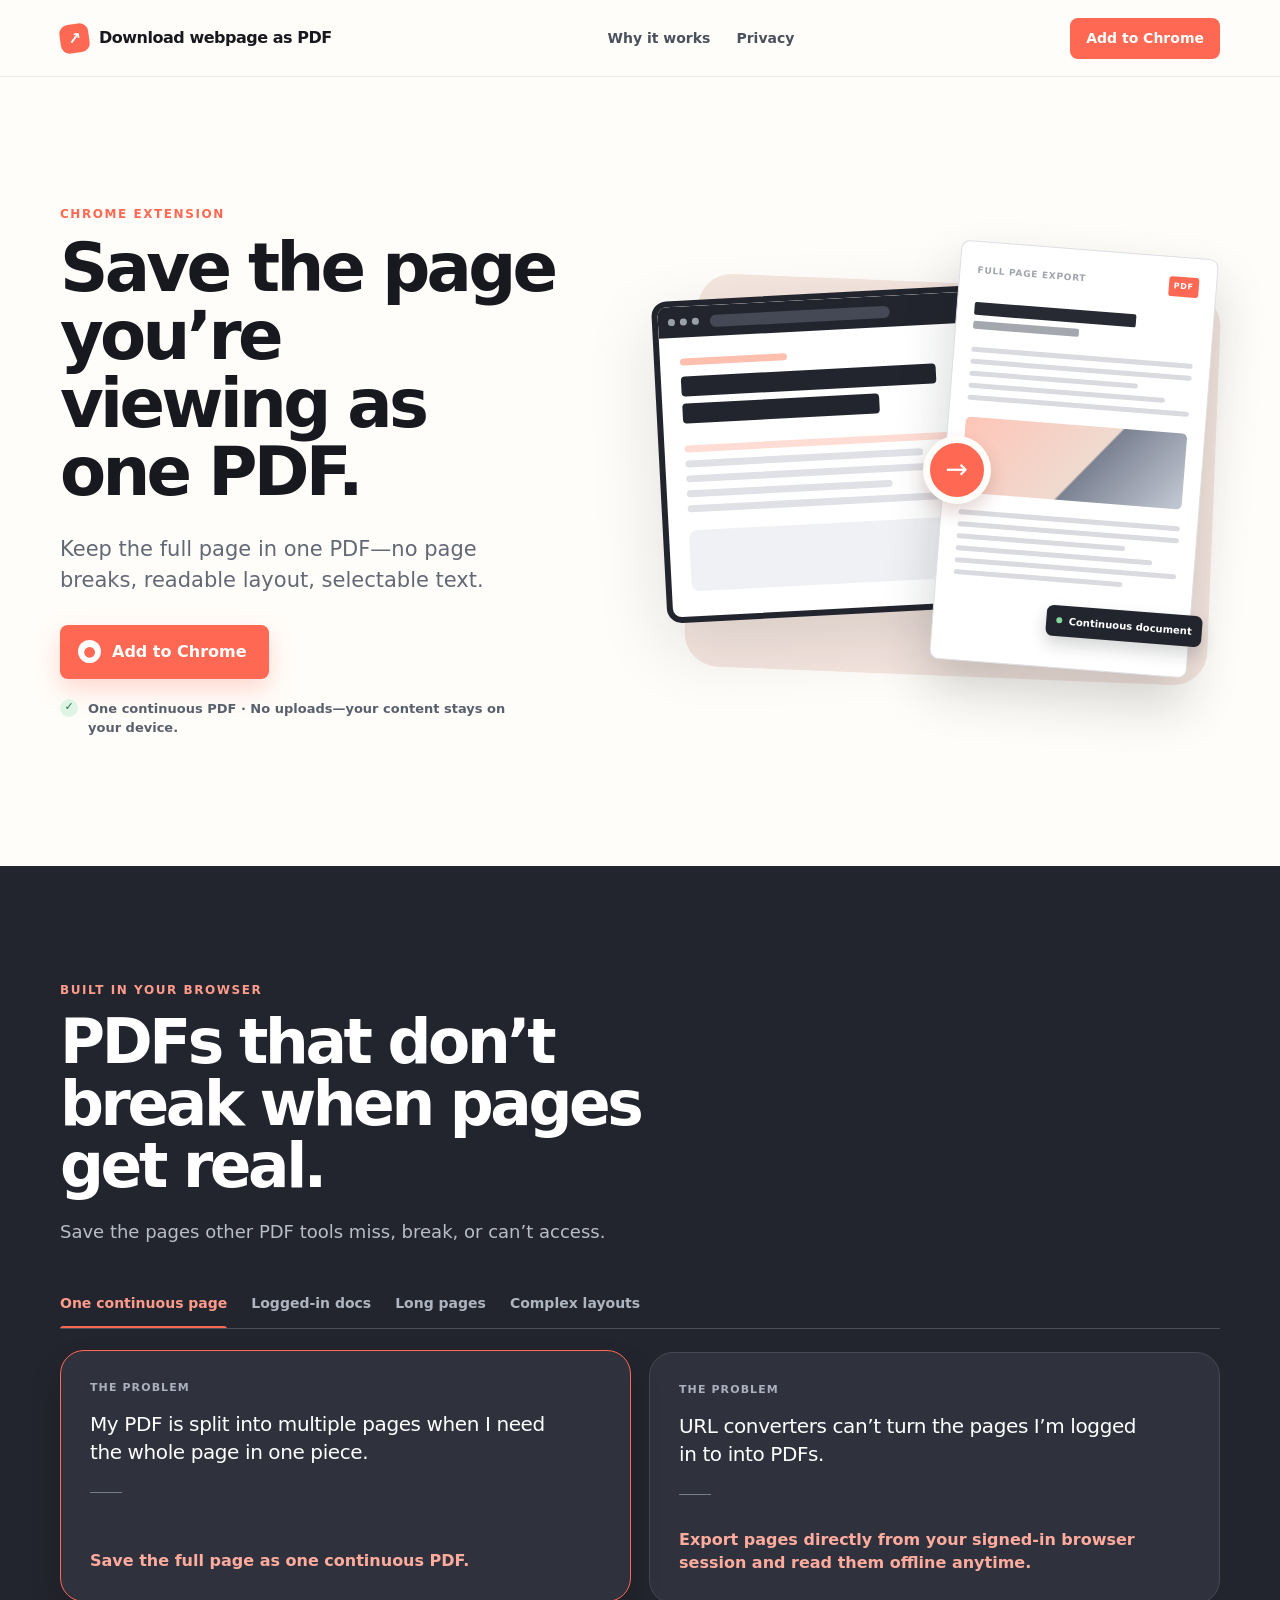
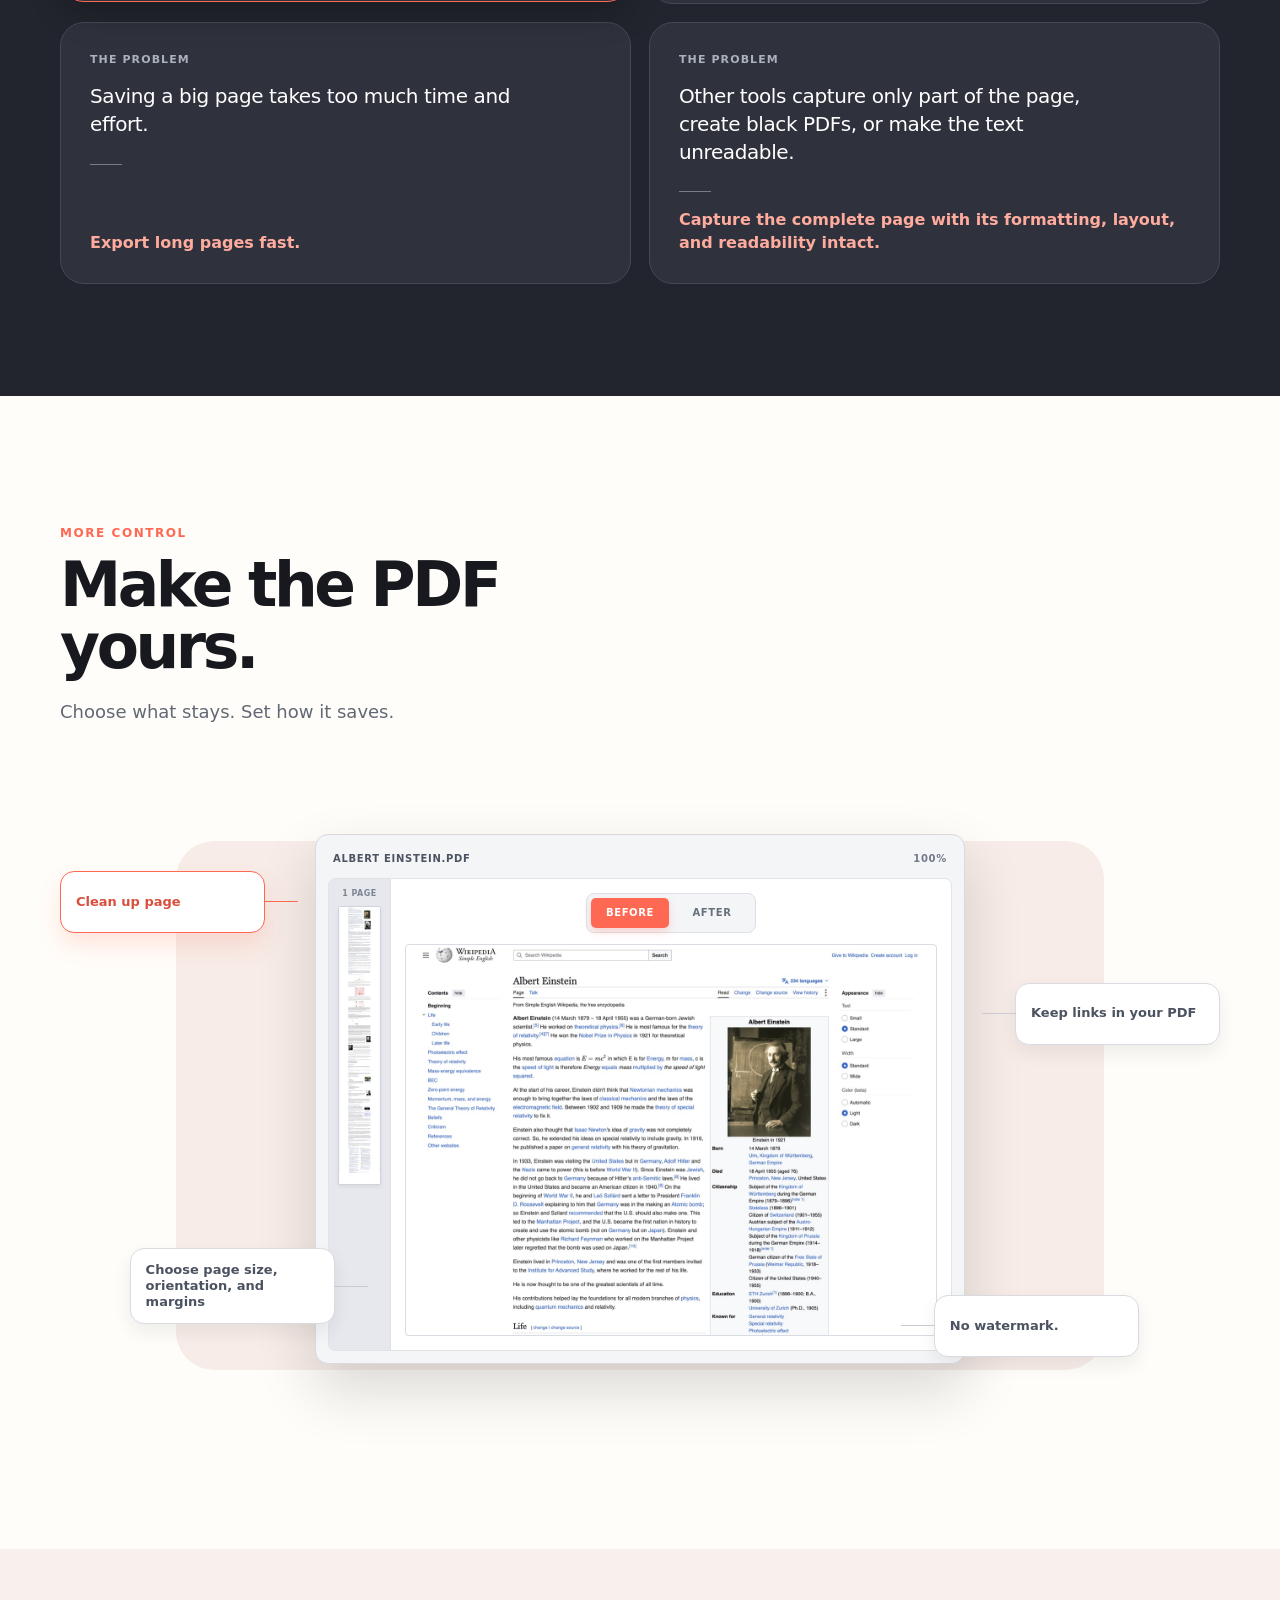
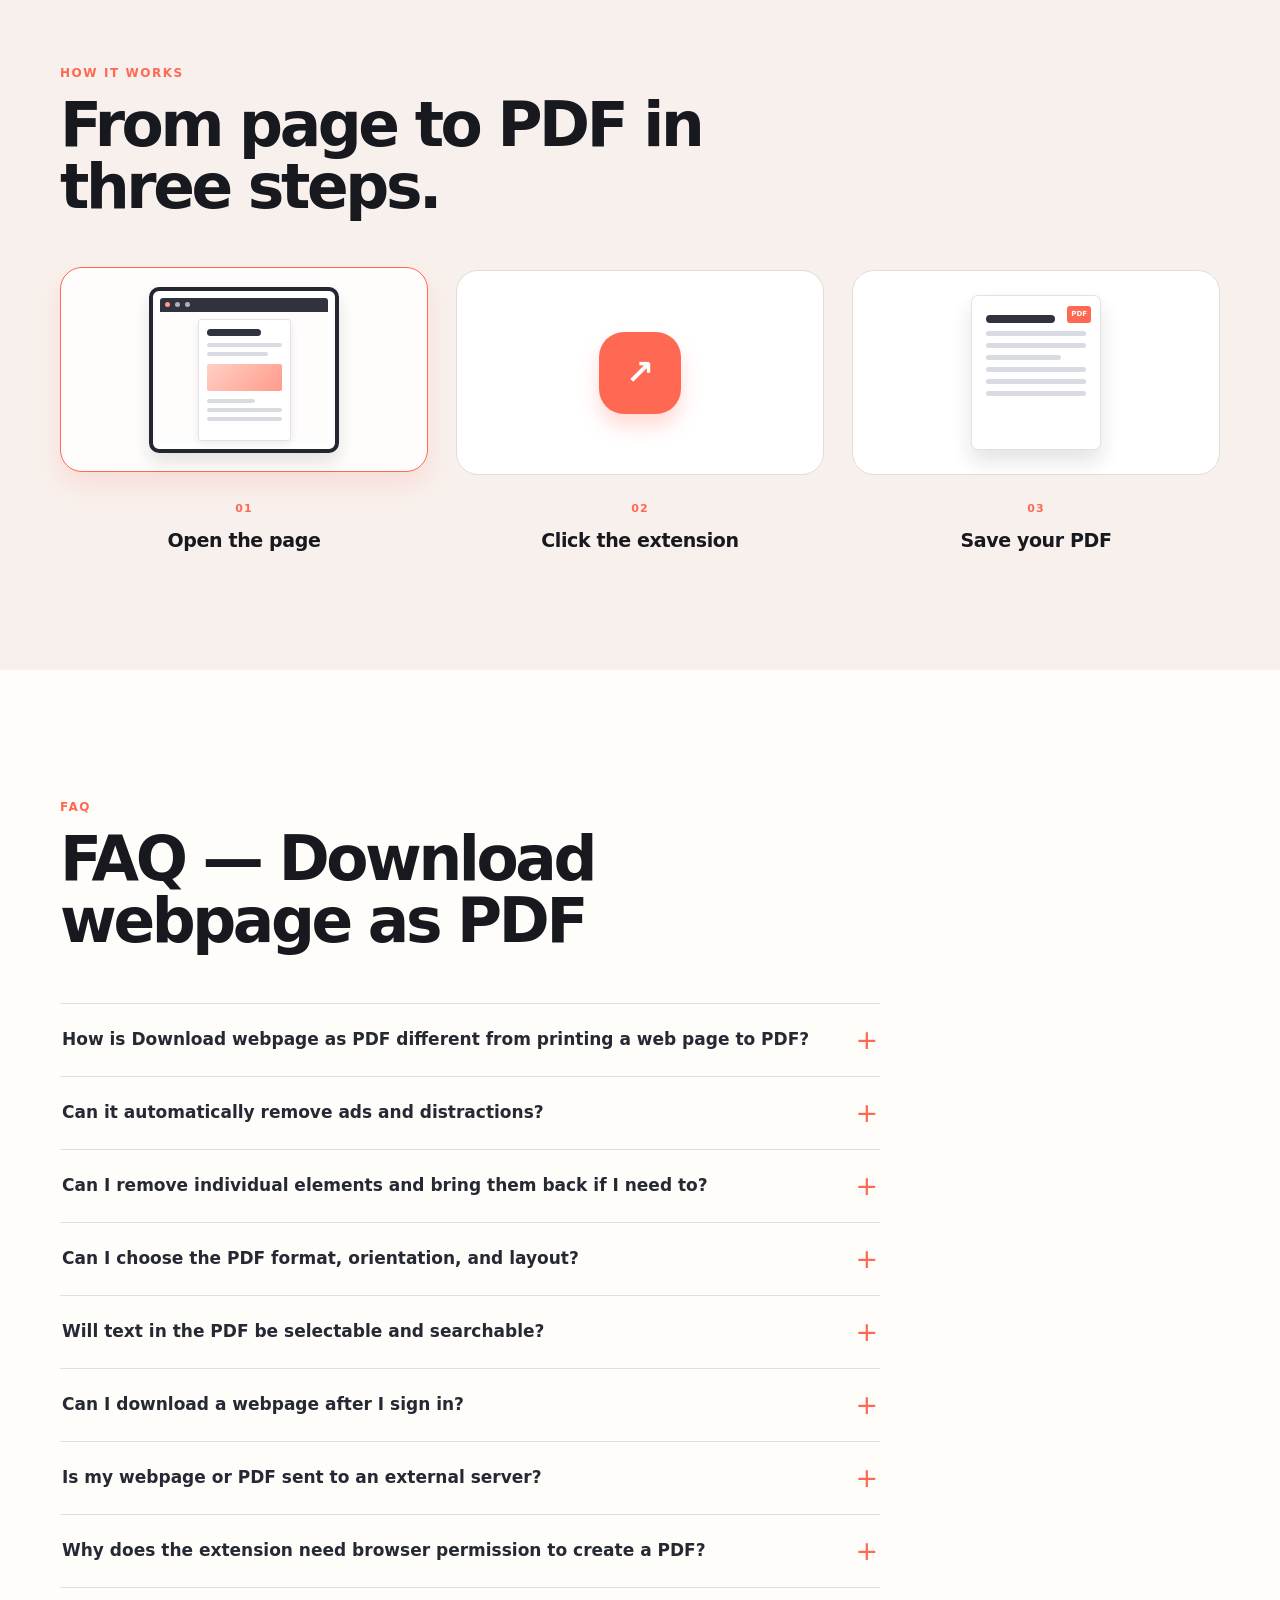
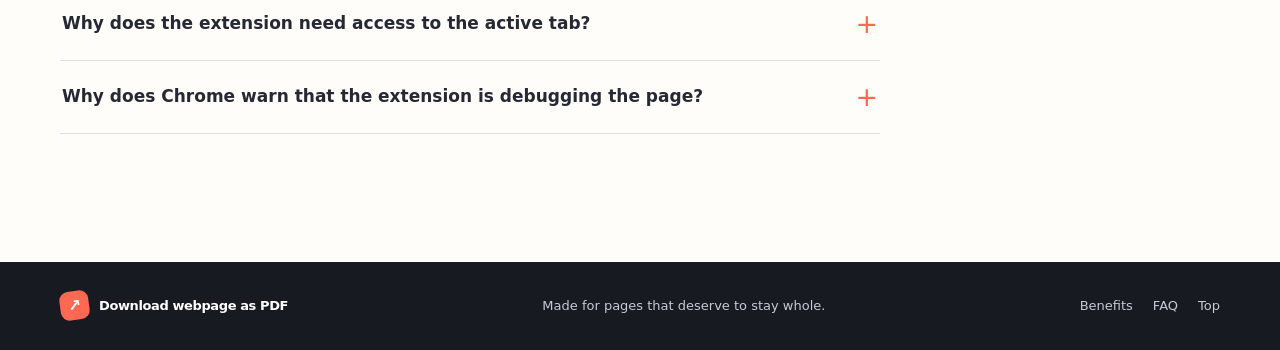
==== index.html @ b72ed7b0 "Add technical SEO essentials" ====
<!doctype html>
<html lang="en">
  <head>
    <meta charset="utf-8">
    <meta name="viewport" content="width=device-width, initial-scale=1">
    <meta name="description" content="Download any webpage as a high-quality, paginated PDF in Chrome with selectable text and working links for printing, sharing, and offline reference">
    <link rel="canonical" href="https://downloadwebpageaspdf.com/">
    <link rel="icon" type="image/png" href="favicon/favicon.png">
    <link rel="preload" as="image" href="assets/control-pdf/hide-before.jpg" fetchpriority="high">
    <link rel="preload" as="image" href="assets/control-pdf/hide-after.jpg" fetchpriority="high">
    <link rel="preload" as="image" href="assets/control-pdf/link-tooltip-proof.png" fetchpriority="high">
    <title>Download webpage as PDF — Download Websites as PDFs</title>
    <style>
      :root {
        --ink: #17191f;
        --muted: #626975;
        --paper: #fffdf9;
        --surface: #23252e;
        --surface-2: #2f323d;
        --line: #dedee4;
        --accent: #ff6852;
        --accent-soft: #fff0ec;
        --white: #ffffff;
        --shadow: 0 24px 70px rgba(23, 25, 31, .13);
        --radius: 24px;
      }

      * { box-sizing: border-box; }
      html { scroll-behavior: smooth; }
      body {
        margin: 0;
        color: var(--ink);
        background: var(--paper);
        font-family: Inter, ui-sans-serif, system-ui, -apple-system, BlinkMacSystemFont, "Segoe UI", sans-serif;
        font-size: 16px;
        line-height: 1.5;
      }
      button, a { font: inherit; }
      a { color: inherit; text-decoration: none; }
      button { cursor: pointer; }
      :focus-visible { outline: 3px solid #2478db; outline-offset: 3px; }

      .shell { width: min(1160px, calc(100% - 40px)); margin: 0 auto; }
      .eyebrow {
        margin: 0 0 12px;
        color: var(--accent);
        font-size: 12px;
        font-weight: 800;
        letter-spacing: .13em;
      }

      .site-header { border-bottom: 1px solid rgba(23, 25, 31, .08); }
      .nav {
        display: flex;
        align-items: center;
        justify-content: space-between;
        min-height: 76px;
        gap: 28px;
      }
      .brand { display: inline-flex; align-items: center; gap: 10px; font-weight: 800; letter-spacing: -.03em; }
      .brand-mark {
        display: grid;
        place-items: center;
        width: 29px;
        height: 29px;
        border-radius: 9px;
        color: var(--white);
        background: var(--accent);
        font-size: 16px;
        transform: rotate(-8deg);
      }
      .nav-links { display: flex; align-items: center; gap: 26px; color: #4a505c; font-size: 14px; font-weight: 650; }
      .nav-links a:hover { color: var(--accent); }
      .nav-cta, .primary-cta {
        border: 0;
        border-radius: 8px;
        color: var(--white);
        background: var(--accent);
        font-weight: 800;
        transition: transform .18s ease, background .18s ease;
      }
      .nav-cta { padding: 10px 16px; font-size: 14px; }
      .nav-cta:hover, .primary-cta:hover { background: #e95643; transform: translateY(-1px); }

      .hero { padding: clamp(68px, 10vw, 132px) 0 clamp(78px, 10vw, 136px); overflow: hidden; }
      .hero-grid { display: grid; grid-template-columns: minmax(0, .94fr) minmax(440px, 1.06fr); align-items: center; gap: clamp(50px, 8vw, 112px); }
      .hero-copy { max-width: 535px; }
      h1, h2 { margin: 0; letter-spacing: -.055em; line-height: 1.01; }
      h1 { max-width: 530px; font-size: clamp(48px, 5.25vw, 78px); }
      .hero-lede { max-width: 490px; margin: 27px 0 29px; color: var(--muted); font-size: clamp(18px, 1.65vw, 21px); line-height: 1.48; }
      .primary-cta { display: inline-flex; align-items: center; gap: 11px; padding: 15px 22px 15px 18px; box-shadow: 0 10px 24px rgba(255, 104, 82, .25); }
      .chrome-dot { display: grid; place-items: center; width: 23px; height: 23px; border-radius: 50%; color: var(--accent); background: var(--white); font-size: 14px; }
      .proof { display: flex; gap: 10px; align-items: flex-start; max-width: 470px; margin: 20px 0 0; color: #59606d; font-size: 13px; font-weight: 650; }
      .proof::before { content: "✓"; display: grid; place-items: center; flex: 0 0 auto; width: 18px; height: 18px; border-radius: 50%; color: #277347; background: #def4e4; font-size: 11px; }

      .conversion-visual { position: relative; min-height: 445px; }
      .visual-backdrop { position: absolute; inset: 34px 6px 18px 32px; border-radius: 34px; background: #f5e6df; transform: rotate(2.3deg); }
      .browser-window {
        position: absolute;
        left: 0;
        top: 44px;
        width: 61%;
        overflow: hidden;
        border: 6px solid var(--surface);
        border-radius: 15px;
        background: var(--white);
        box-shadow: var(--shadow);
        transform: rotate(-3deg);
      }
      .browser-bar { display: flex; align-items: center; gap: 5px; height: 31px; padding: 0 10px; color: #9aa0aa; background: var(--surface); }
      .browser-bar i { width: 7px; height: 7px; border-radius: 50%; background: currentColor; }
      .browser-url { width: 58%; height: 12px; margin-left: 6px; border-radius: 50px; background: #454956; }
      .article { padding: 21px 20px 25px; }
      .article-kicker { width: 37%; height: 7px; margin-bottom: 11px; border-radius: 20px; background: #ffbfaf; }
      .article-title { width: 88%; height: 20px; margin-bottom: 7px; border-radius: 4px; background: #23252e; }
      .article-title.short { width: 68%; }
      .article-lines { margin-top: 22px; }
      .article-lines b, .article-lines span { display: block; height: 7px; margin-top: 8px; border-radius: 30px; background: #dfe1e6; }
      .article-lines b { width: 91%; background: #ffddd4; }
      .article-lines span:nth-child(2) { width: 82%; }
      .article-lines span:nth-child(3) { width: 94%; }
      .article-lines span:nth-child(4) { width: 71%; }
      .article-lines span:nth-child(5) { width: 88%; }
      .article-card { height: 61px; margin-top: 18px; border-radius: 8px; background: #f0f1f4; }

      .flow { position: absolute; z-index: 3; left: 47%; top: 42%; display: grid; place-items: center; width: 68px; height: 68px; border: 7px solid var(--paper); border-radius: 50%; color: var(--white); background: var(--accent); box-shadow: 0 9px 18px rgba(112, 45, 34, .19); font-size: 27px; }
      .pdf-file {
        position: absolute;
        z-index: 2;
        right: 3%;
        top: 0;
        width: 46%;
        min-width: 205px;
        min-height: 420px;
        padding: 19px 17px;
        border: 1px solid #dedfe4;
        border-radius: 9px;
        background: var(--white);
        box-shadow: 0 28px 52px rgba(23, 25, 31, .19);
        transform: rotate(4.5deg);
      }
      .pdf-top { display: flex; align-items: center; justify-content: space-between; margin-bottom: 21px; color: #a0a5ad; font-size: 9px; font-weight: 800; letter-spacing: .08em; }
      .pdf-badge { padding: 4px 5px; border-radius: 3px; color: var(--white); background: var(--accent); font-size: 8px; }
      .pdf-heading { width: 73%; height: 13px; margin-bottom: 6px; border-radius: 2px; background: #272a33; }
      .pdf-heading.small { width: 48%; height: 8px; margin-bottom: 18px; background: #a4a7ae; }
      .pdf-lines { display: grid; gap: 7px; }
      .pdf-lines span { height: 5px; border-radius: 12px; background: #d9dbe0; }
      .pdf-lines span:nth-child(3n) { width: 76%; }
      .pdf-lines span:nth-child(4n) { width: 89%; }
      .pdf-image { height: 76px; margin: 17px 0; border-radius: 5px; background: linear-gradient(130deg, #ffc5b8, #f0dacf 55%, #7b8292 56%, #c4cad5); }
      .pdf-continuous { position: absolute; right: -13px; bottom: 31px; padding: 8px 10px; border-radius: 7px; color: var(--white); background: var(--surface); font-size: 10px; font-weight: 750; box-shadow: 0 8px 16px rgba(23,25,31,.18); }
      .pdf-continuous::before { content: ""; display: inline-block; width: 6px; height: 6px; margin: 0 6px 1px 0; border-radius: 50%; background: #83d99d; }

      .benefits { padding: clamp(72px, 9vw, 122px) 0 112px; background: var(--surface); color: var(--white); }
      .benefits .eyebrow { color: #ff9b8a; }
      .benefits-intro { max-width: 670px; }
      h2 { font-size: clamp(39px, 4.8vw, 64px); }
      .benefits-intro p:last-child { max-width: 565px; margin: 21px 0 0; color: #b8bdc8; font-size: 18px; }
      .tabs { display: flex; gap: 24px; margin: 48px 0 23px; overflow-x: auto; border-bottom: 1px solid #484c58; scrollbar-width: none; }
      .tabs::-webkit-scrollbar { display: none; }
      .tab {
        position: relative;
        flex: 0 0 auto;
        padding: 0 0 14px;
        border: 0;
        color: #afb5c0;
        background: none;
        font-size: 14px;
        font-weight: 750;
        transition: color .18s ease;
      }
      .tab::after { content: ""; position: absolute; right: 0; bottom: -1px; left: 0; height: 3px; border-radius: 4px 4px 0 0; background: transparent; transition: background .18s ease; }
      .tab[aria-selected="true"], .tab:hover, .tab.is-hovered { color: #ff9b8a; }
      .tab[aria-selected="true"]::after, .tab.is-hovered::after { background: var(--accent); }
      .cards { display: grid; grid-template-columns: repeat(2, minmax(0, 1fr)); gap: 18px; }
      .spotlight-card {
        display: flex;
        flex-direction: column;
        min-height: 252px;
        padding: 29px;
        border: 1px solid #454955;
        border-radius: var(--radius);
        color: var(--white);
        background: var(--surface-2);
        transition: border-color .18s ease, box-shadow .18s ease, transform .18s ease;
      }
      .spotlight-card:hover, .spotlight-card.is-active { border-color: var(--accent); box-shadow: 0 16px 30px rgba(0, 0, 0, .18); transform: translateY(-2px); }
      .card-label { margin: 0 0 15px; color: #aab0bd; font-size: 11px; font-weight: 800; letter-spacing: .1em; }
      .pain { max-width: 460px; margin: 0; font-size: clamp(17px, 1.7vw, 20px); line-height: 1.38; letter-spacing: -.02em; }
      .card-divider { width: 32px; height: 1px; margin: 25px 0 17px; background: #777d89; }
      .benefit { margin: auto 0 0; color: #ffab9d; font-weight: 760; line-height: 1.4; }

      .controls { padding: clamp(78px, 10vw, 132px) 0; overflow: hidden; }
      .controls-intro { max-width: 605px; }
      .controls-intro p:last-child { margin: 20px 0 0; color: var(--muted); font-size: 18px; }
      .hotspot-stage { position: relative; display: grid; place-items: center; min-height: 645px; margin-top: 51px; }
      .hotspot-stage::before { content: ""; position: absolute; inset: 10% 10% 8%; border-radius: 38px; background: #f7ece7; }
      .control-pdf {
        position: relative;
        z-index: 1;
        width: min(548px, 56vw);
        min-height: 530px;
        padding: 21px;
        border: 1px solid #d8d9df;
        border-radius: 13px;
        background: #f4f5f7;
        box-shadow: 0 26px 58px rgba(23, 25, 31, .16);
        transition: width .25s ease, transform .25s ease;
      }
      .control-pdf::before { content: "PDF PREVIEW"; display: block; margin-bottom: 13px; color: #7a808d; font-size: 10px; font-weight: 800; letter-spacing: .12em; }
      .paper-sheet { position: relative; min-height: 454px; padding: 31px 32px; overflow: hidden; border: 1px solid #e5e6e9; border-radius: 4px; background: var(--white); transition: min-height .25s ease, padding .25s ease; }
      .document-head { width: 39%; height: 8px; margin-bottom: 16px; border-radius: 30px; background: #ffd4ca; }
      .document-title { width: 77%; height: 20px; margin-bottom: 8px; border-radius: 3px; background: #252832; }
      .document-subtitle { width: 47%; height: 8px; margin-bottom: 28px; border-radius: 30px; background: #b8bdc6; }
      .document-layout { display: grid; grid-template-columns: 116px 1fr; gap: 24px; transition: grid-template-columns .25s ease, gap .25s ease; }
      .doc-sidebar { padding: 14px 12px; border-radius: 5px; background: #f1f2f4; transition: opacity .2s ease, transform .2s ease; }
      .doc-sidebar strong, .doc-sidebar span { display: block; height: 6px; margin-bottom: 11px; border-radius: 40px; background: #c2c6ce; }
      .doc-sidebar strong { width: 72%; background: #555b68; }
      .doc-sidebar span:nth-child(3) { width: 80%; }
      .doc-sidebar span:nth-child(4) { width: 56%; }
      .doc-copy { min-width: 0; }
      .doc-copy b, .doc-copy span { display: block; height: 7px; margin-bottom: 10px; border-radius: 30px; background: #d9dce2; }
      .doc-copy b { width: 89%; height: 10px; margin-bottom: 17px; background: #363944; }
      .doc-copy span:nth-of-type(2n) { width: 82%; }
      .doc-copy span:nth-of-type(3n) { width: 91%; }
      .doc-link { display: inline-flex; align-items: center; margin: 11px 0 20px; color: #535967; font-size: 11px; font-weight: 750; transition: color .2s ease, background .2s ease, padding .2s ease; }
      .doc-link::before { content: "↗"; margin-right: 5px; }
      .doc-banner { height: 72px; margin-top: 24px; border-radius: 6px; background: linear-gradient(120deg, #f2c1b4, #ffe9e1 58%, #afb8cb 59%); transition: opacity .2s ease, transform .2s ease; }
      .document-watermark { position: absolute; right: 23px; bottom: 22px; color: #d0d3d9; font-size: 11px; font-weight: 850; letter-spacing: .09em; transform: rotate(-19deg); transition: opacity .2s ease, transform .2s ease; }
      .hotspots { position: absolute; z-index: 2; inset: 0; pointer-events: none; }
      .hotspot {
        position: absolute;
        display: flex;
        align-items: center;
        width: 205px;
        min-height: 62px;
        padding: 13px 15px;
        border: 1px solid #d9dbe1;
        border-radius: 14px;
        color: #4b5260;
        background: var(--white);
        box-shadow: 0 8px 18px rgba(23, 25, 31, .07);
        font-size: 13px;
        font-weight: 760;
        line-height: 1.25;
        text-align: left;
        pointer-events: auto;
        transition: border-color .18s ease, color .18s ease, box-shadow .18s ease, transform .18s ease;
      }
      .hotspot::after { content: ""; position: absolute; width: 34px; height: 1px; background: #c8cbd3; transition: background .18s ease; }
      .hotspot:hover, .hotspot.is-active { border-color: var(--accent); color: #d94f3d; box-shadow: 0 12px 22px rgba(255, 104, 82, .16); transform: translateY(-2px); }
      .hotspot:hover::after, .hotspot.is-active::after { background: var(--accent); }
      .hotspot:nth-child(1) { top: 15%; left: 0; }
      .hotspot:nth-child(1)::after, .hotspot:nth-child(3)::after { right: -34px; }
      .hotspot:nth-child(2) { top: 32%; right: 0; }
      .hotspot:nth-child(2)::after, .hotspot:nth-child(4)::after { left: -34px; }
      .hotspot:nth-child(3) { bottom: 15%; left: 6%; }
      .hotspot:nth-child(4) { right: 7%; bottom: 10%; }
      .hotspot-stage[data-mode="hide"] .doc-sidebar,
      .hotspot-stage[data-mode="hide"] .doc-banner { opacity: .13; transform: translateX(-10px); }
      .hotspot-stage[data-mode="links"] .doc-link { padding: 5px 7px; border-radius: 4px; color: #d94f3d; background: var(--accent-soft); text-decoration: underline; text-underline-offset: 2px; }
      .hotspot-stage[data-mode="format"] .control-pdf { width: min(650px, 65vw); }
      #controls .hotspot-stage[data-mode="hide"] .control-pdf.real-pdf-viewer { width: min(650px, 65vw); }
      .hotspot-stage[data-mode="format"] .paper-sheet { min-height: 392px; padding: 27px 31px; }
      .hotspot-stage[data-mode="format"] .document-layout { grid-template-columns: 96px 1fr; gap: 33px; }
      .hotspot-stage[data-mode="clean"] .document-watermark { opacity: 0; transform: rotate(-19deg) translateY(7px); }

      /* Real PDF proof — the document, not an illustration, is the focus. */
      #controls .control-pdf.real-pdf-viewer {
        display: flex;
        flex-direction: column;
        width: min(548px, 56vw);
        height: 530px;
        min-height: 530px;
        padding: 12px;
        overflow: hidden;
        border-radius: 13px;
        background: #f4f5f7;
      }
      #controls .real-pdf-viewer::before { display: none; }
      .pdf-viewer-bar {
        display: flex;
        align-items: center;
        justify-content: space-between;
        gap: 12px;
        min-height: 31px;
        padding: 0 5px 8px;
        color: #737a87;
        font-size: 10px;
        font-weight: 800;
        letter-spacing: .07em;
        text-transform: uppercase;
      }
      .pdf-viewer-bar strong { color: #4c5361; font-size: 10px; }
      .pdf-viewer-status { min-width: 0; overflow: hidden; text-align: right; text-overflow: ellipsis; white-space: nowrap; }
      .pdf-viewer-body {
        display: grid;
        grid-template-columns: 62px minmax(0, 1fr);
        flex: 1 1 auto;
        min-height: 0;
        overflow: hidden;
        border: 1px solid #e1e3e7;
        border-radius: 7px;
        background: #e9ebef;
      }
      .page-rail {
        position: relative;
        min-width: 0;
        overflow: hidden;
        border-right: 1px solid #dde0e5;
        background: #e6e8ed;
      }
      .rail-state { position: absolute; inset: 0; padding: 11px 9px; opacity: 0; transition: opacity .2s ease; }
      .rail-default { opacity: 1; }
      .rail-label { display: block; margin-bottom: 8px; color: #7e8592; font-size: 8px; font-weight: 850; line-height: 1; letter-spacing: .06em; text-align: center; }
      .rail-default .rail-document { aspect-ratio: 240 / 1558; height: auto; max-height: calc(100% - 23px); overflow: hidden; border: 1px solid #cfd3db; border-radius: 2px; background: var(--white); box-shadow: 0 2px 4px rgba(23,25,31,.06); }
      .rail-default .rail-document img { display: block; width: 100%; height: 100%; object-fit: contain; object-position: top; }
      .rail-continuous .rail-document { height: calc(100% - 23px); overflow: hidden; border: 1px solid #cfd3db; border-radius: 2px; background: var(--white); box-shadow: 0 2px 4px rgba(23,25,31,.06); }
      .rail-continuous img { display: block; width: 100%; height: 100%; object-fit: contain; object-position: top; }
      .rail-format { display: block; }
      .rail-format span { display: block; height: 100%; overflow: hidden; border: 1px solid #cfd3db; border-radius: 2px; background: var(--white); }
      .rail-format img { width: 100%; height: 100%; object-fit: contain; object-position: top; }
      .pdf-stage { position: relative; min-width: 0; min-height: 0; overflow: hidden; background: var(--white); }
      .pdf-state { position: absolute; inset: 0; display: grid; place-items: center; padding: 14px; visibility: hidden; opacity: 0; transform: translateY(8px); transition: opacity .2s ease, transform .2s ease, visibility .2s; }
      .pdf-state.is-visible { visibility: visible; opacity: 1; transform: translateY(0); }
      .real-page { position: relative; width: 100%; max-height: 100%; overflow: hidden; border: 1px solid #d9dce2; border-radius: 3px; background: var(--white); box-shadow: 0 8px 16px rgba(23,25,31,.08); }
      .real-page img { display: block; width: 100%; height: 100%; object-fit: cover; }
      .state-hide { display: grid; grid-template-rows: auto minmax(0, 1fr); gap: 11px; padding: 14px; }
      .hide-state-toggle { display: inline-flex; align-self: center; gap: 4px; padding: 4px; border: 1px solid #dde0e6; border-radius: 8px; background: #f4f5f7; }
      .hide-state-button { min-width: 78px; min-height: 30px; padding: 6px 11px; border: 0; border-radius: 5px; color: #68707d; background: transparent; font-size: 10px; font-weight: 850; letter-spacing: .06em; line-height: 1; text-transform: uppercase; }
      .hide-state-button:hover { color: #d94f3d; }
      .hide-state-button[aria-pressed="true"] { color: #ffffff; background: var(--accent); box-shadow: 0 4px 9px rgba(255,104,82,.23); }
      .hide-state-button:focus-visible { outline: 3px solid rgba(255,104,82,.36); outline-offset: 2px; }
      .hide-state-panel { position: relative; min-height: 0; height: 100%; width: 100%; overflow: hidden; }
      .hide-state-image { position: absolute; inset: 0; display: block; box-sizing: border-box; width: 100%; height: 100%; border: 1px solid #d9dce2; border-radius: 4px; background: var(--white); box-shadow: 0 8px 16px rgba(23,25,31,.08); object-fit: contain; }
      .hide-state-image[hidden] { display: none; }
      .state-links .real-page { align-self: stretch; height: 100%; margin: 0; aspect-ratio: auto; }
      .state-links .real-page > img { object-fit: contain; object-position: center; }
      .link-focus-ring { position: absolute; top: 24%; left: 24%; width: min(74%, 320px); aspect-ratio: 4.96; box-sizing: border-box; overflow: hidden; border: 2px solid #55a46a; border-radius: 5px; background: #ffffff; box-shadow: 0 0 0 4px rgba(85, 164, 106, .14), 0 8px 16px rgba(63, 118, 82, .18); pointer-events: none; }
      .link-focus-ring img { display: block; width: 100%; height: 100%; object-fit: contain; }
      .format-comparison { position: relative; width: 100%; height: 100%; padding: 4px; }
      .format-settings { position: absolute; z-index: 4; top: 4px; left: 4px; display: inline-flex; max-width: calc(100% - 8px); gap: 6px; padding: 6px 8px; border: 1px solid #f0d3cc; border-radius: 6px; color: #a65344; background: rgba(255,253,249,.96); box-shadow: 0 4px 10px rgba(23,25,31,.08); font-size: 8px; font-weight: 850; line-height: 1.2; }
      .format-settings span { white-space: nowrap; }
      .format-settings b { color: var(--accent); }
      .format-portrait, .format-landscape { position: absolute; overflow: hidden; border: 1px solid #d7dae0; border-radius: 4px; background: var(--white); box-shadow: 0 9px 19px rgba(23,25,31,.12); }
      .format-portrait { z-index: 3; top: 31%; left: 3%; width: 27%; aspect-ratio: 2 / 3; }
      .format-landscape { z-index: 2; top: 18%; right: 3%; width: 74%; aspect-ratio: 1.412; }
      .format-portrait img, .format-landscape img { display: block; width: 100%; height: 100%; object-fit: contain; object-position: center; }
      .format-label { position: absolute; z-index: 3; right: 7px; bottom: 7px; padding: 4px 5px; border-radius: 4px; color: #ffffff; background: #252832; font-size: 8px; font-weight: 800; }
      .state-clean { padding: 28px 14px 24px; }
      .state-clean .real-page { align-self: stretch; height: 100%; aspect-ratio: .77; max-width: 74%; }
      .state-clean img { object-fit: contain; object-position: center; }
      .clean-footer { position: absolute; right: 14px; bottom: 14px; display: inline-flex; align-items: center; gap: 8px; padding: 10px 13px; border: 1px solid #b8d9c0; border-radius: 8px; color: #2f7042; background: rgba(255,253,249,.97); box-shadow: 0 7px 16px rgba(63,118,82,.14); font-size: 15px; font-weight: 850; line-height: 1.1; }
      .clean-footer::before { content: "✓"; display: grid; place-items: center; width: 22px; height: 22px; border-radius: 50%; color: #ffffff; background: #55a46a; font-size: 12px; }
      .hotspot-stage[data-mode="clean"] .rail-default,
      .hotspot-stage[data-mode="format"] .rail-default,
      .hotspot-stage[data-mode="links"] .rail-default { opacity: 0; }
      .hotspot-stage[data-mode="clean"] .rail-continuous,
      .hotspot-stage[data-mode="links"] .rail-continuous,
      .hotspot-stage[data-mode="format"] .rail-format { opacity: 1; }
      .hotspot-stage[data-mode="hide"] .state-hide,
      .hotspot-stage[data-mode="links"] .state-links,
      .hotspot-stage[data-mode="format"] .state-format,
      .hotspot-stage[data-mode="clean"] .state-clean { visibility: visible; opacity: 1; transform: translateY(0); }

      .how-it-works { padding: clamp(77px, 9vw, 122px) 0; background: #f8f0ec; }
      .how-intro { max-width: 680px; }
      .steps { display: grid; grid-template-columns: repeat(3, minmax(0, 1fr)); gap: 28px; margin-top: 52px; }
      .step { position: relative; min-width: 0; text-align: center; }
      .step-button { width: 100%; padding: 0; border: 0; color: inherit; background: transparent; }
      .step-link { display: block; }
      .step-visual { display: grid; place-items: center; height: 205px; margin-bottom: 20px; border: 1px solid #e4dcd9; border-radius: 22px; background: var(--white); transition: border-color .18s ease, box-shadow .18s ease, transform .18s ease; }
      .step-button:hover .step-visual, .step-button.is-active .step-visual { border-color: var(--accent); box-shadow: 0 13px 25px rgba(255, 104, 82, .13); transform: translateY(-3px); }
      .step-link:hover .step-visual, .step-link:focus-visible .step-visual { border-color: var(--accent); box-shadow: 0 13px 25px rgba(255, 104, 82, .13); transform: translateY(-3px); }
      .step-visual-image { overflow: hidden; background: #fffdfb; }
      .step-visual-image img { display: block; width: 100%; height: 100%; object-fit: contain; }
      .step-open-page { background: #fffdfb; }
      .web-page-window { width: 190px; height: 166px; padding: 7px; border: 4px solid #242630; border-radius: 10px; background: var(--white); box-shadow: 0 10px 18px rgba(23,25,31,.11); }
      .web-page-bar { display: flex; align-items: center; gap: 5px; height: 14px; padding: 0 5px; border-radius: 3px 3px 0 0; background: #30333d; }
      .web-page-bar i { width: 5px; height: 5px; border-radius: 50%; background: #afb3ba; }
      .web-page-bar i:first-child { background: #ff9b8a; }
      .web-page-content { display: grid; place-items: center; height: calc(100% - 14px); padding: 7px; background: #fffdfb; }
      .web-page-document { width: 93px; min-height: 122px; padding: 9px 8px; border: 1px solid #e1e3e8; border-radius: 3px; background: var(--white); box-shadow: 0 4px 8px rgba(23,25,31,.08); }
      .web-page-document b, .web-page-document i { display: block; height: 4px; margin-bottom: 5px; border-radius: 20px; background: #d8dce2; }
      .web-page-document b { width: 72%; height: 7px; margin-bottom: 7px; background: #30333d; }
      .web-page-document i:nth-of-type(2) { width: 82%; }
      .web-page-document i:nth-of-type(3) { width: 65%; }
      .web-page-document span { display: block; height: 27px; margin: 8px 0; border-radius: 2px; background: linear-gradient(135deg, #ffd0c5, #ff9b8a); }
      .step-index { display: inline-block; margin-bottom: 8px; color: var(--accent); font-size: 11px; font-weight: 850; letter-spacing: .1em; }
      .step-label { display: block; font-size: 19px; font-weight: 790; letter-spacing: -.02em; }
      .mini-browser { width: 188px; overflow: hidden; border: 4px solid #242630; border-radius: 10px; background: var(--white); box-shadow: 0 10px 18px rgba(23,25,31,.11); }
      .mini-browser-bar { height: 20px; background: #242630; }
      .mini-browser-page { padding: 14px; }
      .mini-browser-page i, .mini-browser-page b { display: block; height: 7px; margin-bottom: 7px; border-radius: 30px; background: #dce0e6; }
      .mini-browser-page b { width: 77%; height: 12px; background: #30333d; }
      .mini-browser-page i:last-child { width: 61%; }
      .extension-icon { display: grid; place-items: center; width: 82px; height: 82px; border-radius: 25px; color: var(--white); background: var(--accent); box-shadow: 0 12px 20px rgba(255,104,82,.24); font-size: 34px; font-weight: 900; }
      .finished-pdf { position: relative; width: 130px; height: 155px; padding: 19px 14px; border: 1px solid #dfe1e6; border-radius: 7px; background: var(--white); box-shadow: 0 11px 20px rgba(23,25,31,.12); }
      .finished-pdf::before { content: "PDF"; position: absolute; top: 10px; right: 9px; padding: 3px 4px; border-radius: 3px; color: var(--white); background: var(--accent); font-size: 7px; font-weight: 850; }
      .finished-pdf i { display: block; width: 69%; height: 8px; margin-bottom: 8px; border-radius: 20px; background: #30333d; }
      .finished-pdf span { display: block; height: 5px; margin-top: 7px; border-radius: 30px; background: #d8dce2; }
      .finished-pdf span:nth-child(4n) { width: 75%; }

      .faq { padding: clamp(78px, 10vw, 132px) 0; }
      .faq-intro { max-width: 690px; }
      .faq-list { max-width: 820px; margin: 51px 0 0; border-top: 1px solid var(--line); }
      .faq-item { border-bottom: 1px solid var(--line); }
      .faq-item summary {
        display: flex;
        align-items: center;
        justify-content: space-between;
        gap: 24px;
        min-height: 72px;
        padding: 14px 2px;
        color: #262934;
        cursor: pointer;
        font-size: 17px;
        font-weight: 760;
        line-height: 1.35;
        list-style: none;
      }
      .faq-item summary::-webkit-details-marker { display: none; }
      .faq-item summary::after { content: "+"; flex: 0 0 auto; color: var(--accent); font-size: 27px; font-weight: 400; line-height: 1; transition: transform .18s ease; }
      .faq-item[open] summary::after { transform: rotate(45deg); }
      .faq-answer { max-width: 730px; margin: -1px 0 0; padding: 0 42px 23px 2px; color: var(--muted); font-size: 16px; line-height: 1.58; }

      .site-footer { color: #c6cad2; background: #181a21; }
      .footer-row { display: flex; align-items: center; justify-content: space-between; min-height: 88px; gap: 24px; font-size: 13px; }
      .footer-row .brand { color: var(--white); }
      .footer-links { display: flex; gap: 20px; }
      .footer-links a:hover { color: var(--white); }

      @media (max-width: 820px) {
        .shell { width: min(100% - 36px, 620px); }
        .nav-links { display: none; }
        .hero { padding-top: 64px; }
        .hero-grid { grid-template-columns: 1fr; gap: 48px; }
        .conversion-visual { width: min(100%, 560px); min-height: 390px; margin: 0 auto; }
        .cards { grid-template-columns: 1fr; }
        .benefits { padding-bottom: 76px; }
        .hotspot-stage { display: flex; flex-direction: column; min-height: auto; gap: 25px; margin-top: 42px; }
        .hotspot-stage::before { inset: 0 0 auto; height: 480px; }
        .control-pdf { order: 1; width: min(100%, 510px); min-height: 484px; }
        .paper-sheet { min-height: 408px; }
        .hotspots { position: static; order: 2; display: grid; grid-template-columns: repeat(2, minmax(0, 1fr)); gap: 12px; width: 100%; }
        .hotspot { position: relative; width: 100%; min-height: 68px; }
        .hotspot::after { display: none; }
        .hotspot-stage[data-mode="format"] .control-pdf { width: min(100%, 510px); }
        .hotspot-stage[data-mode="format"] .paper-sheet { min-height: 408px; }
        .steps { grid-template-columns: 1fr; gap: 35px; max-width: 440px; margin-right: auto; margin-left: auto; }
        .faq-list { max-width: 620px; }
      }
      @media (max-width: 520px) {
        .shell { width: min(100% - 32px, 460px); }
        .nav { min-height: 67px; }
        .nav-cta { padding: 9px 13px; }
        h1 { font-size: 48px; }
        .hero-lede { margin-top: 21px; font-size: 18px; }
        .conversion-visual { min-height: 324px; }
        .browser-window { top: 38px; width: 65%; border-width: 5px; }
        .pdf-file { min-width: 164px; min-height: 304px; padding: 14px 12px; }
        .pdf-image { height: 53px; margin: 12px 0; }
        .flow { left: 45%; top: 40%; width: 53px; height: 53px; border-width: 5px; font-size: 22px; }
        .pdf-continuous { right: -9px; bottom: 18px; padding: 6px 7px; font-size: 8px; }
        .tabs { gap: 20px; margin-top: 37px; }
        .spotlight-card { min-height: 230px; padding: 23px; }
        .controls-intro p:last-child { font-size: 17px; }
        .control-pdf { min-height: 434px; padding: 14px; }
        .paper-sheet { min-height: 365px; padding: 23px 20px; }
        .document-layout { grid-template-columns: 89px 1fr; gap: 16px; }
        .doc-banner { height: 58px; }
        .hotspot-stage::before { height: 430px; }
        .hotspots { gap: 9px; }
        .hotspot { min-height: 74px; padding: 11px; font-size: 12px; }
        .step-visual { height: 174px; }
        .faq-list { margin-top: 40px; }
        .faq-item summary { min-height: 64px; gap: 16px; padding: 13px 0; font-size: 16px; }
        .faq-answer { padding-right: 8px; padding-bottom: 20px; font-size: 15px; }
        .footer-row { align-items: flex-start; flex-direction: column; justify-content: center; padding: 22px 0; }
      }
      @media (max-width: 820px) {
        #controls .control-pdf.real-pdf-viewer { width: min(100%, 510px); height: 484px; min-height: 484px; padding: 11px; }
        #controls .hotspot-stage[data-mode="hide"] .control-pdf.real-pdf-viewer { width: min(100%, 510px); }
        .pdf-viewer-body { grid-template-columns: 54px minmax(0, 1fr); }
        #controls .hotspot { inset: auto; }
        .hotspot-stage::before { height: 494px; }
      }
      @media (max-width: 520px) {
        #controls .control-pdf.real-pdf-viewer { height: 434px; min-height: 434px; padding: 10px; }
        #controls .hotspot-stage[data-mode="hide"] .control-pdf.real-pdf-viewer { width: 100%; }
        .pdf-viewer-bar { min-height: 28px; padding-bottom: 7px; }
        .pdf-viewer-bar strong { max-width: 54%; overflow: hidden; text-overflow: ellipsis; white-space: nowrap; }
        .pdf-viewer-body { grid-template-columns: 48px minmax(0, 1fr); }
        .rail-state { padding: 9px 7px; }
        .rail-page-stack i { height: 51px; }
        .state-hide, .state-links, .state-clean { padding: 10px; }
        .state-hide { gap: 8px; }
        .hide-state-toggle { padding: 3px; }
        .hide-state-button { min-width: 70px; min-height: 28px; padding: 5px 9px; font-size: 9px; }
        .state-clean { padding: 20px 10px 18px; }
        .clean-footer { right: 8px; bottom: 8px; gap: 6px; padding: 7px 8px; font-size: 11px; }
        .clean-footer::before { width: 16px; height: 16px; font-size: 9px; }
        .link-focus-ring { top: 29%; }
        .format-settings { gap: 4px; padding: 5px 6px; font-size: 7px; }
        .hotspot-stage::before { height: 444px; }
      }
      @media (prefers-reduced-motion: reduce) {
        *, *::before, *::after { scroll-behavior: auto !important; transition: none !important; }
      }
    </style>
  </head>
  <body>
    <header class="site-header">
      <div class="shell nav">
        <a class="brand" href="https://chromewebstore.google.com/detail/download-web-as-pdf/ooaclffhlgljhnodmnecbafldiinnagg?utm_medium=website" target="_blank" rel="noreferrer" aria-label="Download webpage as PDF in the Chrome Web Store"><span class="brand-mark" aria-hidden="true">↗</span>Download webpage as PDF</a>
        <nav class="nav-links" aria-label="Primary navigation">
          <a href="#benefits">Why it works</a>
          <a href="#privacy">Privacy</a>
        </nav>
        <a class="nav-cta" href="https://chromewebstore.google.com/detail/download-web-as-pdf/ooaclffhlgljhnodmnecbafldiinnagg?utm_medium=website" target="_blank" rel="noreferrer">Add to Chrome</a>
      </div>
    </header>

    <main id="top">
      <section class="hero" aria-labelledby="hero-title">
        <div class="shell hero-grid">
          <div class="hero-copy">
            <p class="eyebrow">CHROME EXTENSION</p>
            <h1 id="hero-title">Save the page you’re viewing as one PDF.</h1>
            <p class="hero-lede">Keep the full page in one PDF—no page breaks, readable layout, selectable text.</p>
            <a class="primary-cta" href="https://chromewebstore.google.com/detail/download-web-as-pdf/ooaclffhlgljhnodmnecbafldiinnagg?utm_medium=website" target="_blank" rel="noreferrer"><span class="chrome-dot" aria-hidden="true">●</span>Add to Chrome</a>
            <p class="proof">One continuous PDF · No uploads—your content stays on your device.</p>
          </div>

          <div class="conversion-visual" aria-label="A browser page flowing into one continuous PDF document" role="img">
            <div class="visual-backdrop"></div>
            <div class="browser-window" aria-hidden="true">
              <div class="browser-bar"><i></i><i></i><i></i><span class="browser-url"></span></div>
              <div class="article">
                <div class="article-kicker"></div><div class="article-title"></div><div class="article-title short"></div>
                <div class="article-lines"><b></b><span></span><span></span><span></span><span></span></div>
                <div class="article-card"></div>
              </div>
            </div>
            <div class="flow" aria-hidden="true">→</div>
            <div class="pdf-file" aria-hidden="true">
              <div class="pdf-top"><span>FULL PAGE EXPORT</span><span class="pdf-badge">PDF</span></div>
              <div class="pdf-heading"></div><div class="pdf-heading small"></div>
              <div class="pdf-lines"><span></span><span></span><span></span><span></span><span></span></div>
              <div class="pdf-image"></div>
              <div class="pdf-lines"><span></span><span></span><span></span><span></span><span></span><span></span></div>
              <div class="pdf-continuous">Continuous document</div>
            </div>
          </div>
        </div>
      </section>

      <section class="benefits" id="benefits" aria-labelledby="benefits-title">
        <div class="shell">
          <div class="benefits-intro">
            <p class="eyebrow">BUILT IN YOUR BROWSER</p>
            <h2 id="benefits-title">PDFs that don’t break when pages get real.</h2>
            <p>Save the pages other PDF tools miss, break, or can’t access.</p>
          </div>

          <div class="tabs" role="tablist" aria-label="PDF capture benefits">
            <button class="tab" id="tab-continuous" role="tab" aria-selected="true" aria-controls="card-continuous" tabindex="0">One continuous page</button>
            <button class="tab" id="tab-docs" role="tab" aria-selected="false" aria-controls="card-docs" tabindex="-1">Logged-in docs</button>
            <button class="tab" id="tab-long" role="tab" aria-selected="false" aria-controls="card-long" tabindex="-1">Long pages</button>
            <button class="tab" id="tab-layouts" role="tab" aria-selected="false" aria-controls="card-layouts" tabindex="-1">Complex layouts</button>
          </div>

          <div class="cards">
            <article class="spotlight-card is-active" id="card-continuous" tabindex="-1" aria-labelledby="tab-continuous">
              <p class="card-label">THE PROBLEM</p><p class="pain">My PDF is split into multiple pages when I need the whole page in one piece.</p><div class="card-divider" aria-hidden="true"></div><p class="benefit">Save the full page as one continuous PDF.</p>
            </article>
            <article class="spotlight-card" id="card-docs" tabindex="-1" aria-labelledby="tab-docs">
              <p class="card-label">THE PROBLEM</p><p class="pain">URL converters can’t turn the pages I’m logged in to into PDFs.</p><div class="card-divider" aria-hidden="true"></div><p class="benefit">Export pages directly from your signed-in browser session and read them offline anytime.</p>
            </article>
            <article class="spotlight-card" id="card-long" tabindex="-1" aria-labelledby="tab-long">
              <p class="card-label">THE PROBLEM</p><p class="pain">Saving a big page takes too much time and effort.</p><div class="card-divider" aria-hidden="true"></div><p class="benefit">Export long pages fast.</p>
            </article>
            <article class="spotlight-card" id="card-layouts" tabindex="-1" aria-labelledby="tab-layouts">
              <p class="card-label">THE PROBLEM</p><p class="pain">Other tools capture only part of the page, create black PDFs, or make the text unreadable.</p><div class="card-divider" aria-hidden="true"></div><p class="benefit">Capture the complete page with its formatting, layout, and readability intact.</p>
            </article>
          </div>
        </div>
      </section>

      <section class="controls" id="controls" aria-labelledby="controls-title">
        <div class="shell">
          <div class="controls-intro">
            <p class="eyebrow">MORE CONTROL</p>
            <h2 id="controls-title">Make the PDF yours.</h2>
            <p>Choose what stays. Set how it saves.</p>
          </div>

          <div class="hotspot-stage" data-mode="hide">
            <div class="hotspots" aria-label="PDF controls">
              <button class="hotspot is-active" type="button" data-mode="hide" aria-pressed="true">Clean up page</button>
              <button class="hotspot" type="button" data-mode="links" aria-pressed="false">Keep links in your PDF</button>
              <button class="hotspot" type="button" data-mode="format" aria-pressed="false">Choose page size, orientation, and margins</button>
              <button class="hotspot" type="button" data-mode="clean" aria-pressed="false">No watermark.</button>
            </div>

            <div class="control-pdf real-pdf-viewer" aria-label="Interactive preview of a real exported PDF">
              <div class="pdf-viewer-bar" aria-hidden="true">
                <strong>Albert Einstein.pdf</strong>
                <span class="pdf-viewer-status">100%</span>
              </div>
              <div class="pdf-viewer-body">
                <aside class="page-rail" aria-label="PDF page thumbnails">
                  <div class="rail-state rail-default">
                    <span class="rail-label">1 PAGE</span>
                    <div class="rail-document"><img src="assets/control-pdf/hide-continuous.png" alt="The complete continuous Albert Einstein PDF page"></div>
                  </div>
                  <div class="rail-state rail-continuous">
                    <span class="rail-label">1 PAGE</span>
                    <div class="rail-document"><img src="assets/control-pdf/portrait-continuous.png" alt="One continuous Albert Einstein PDF page"></div>
                  </div>
                  <div class="rail-state rail-format" aria-hidden="true">
                    <span><img src="assets/control-pdf/portrait-continuous.png" alt=""></span>
                  </div>
                </aside>

                <div class="pdf-stage">
                  <section class="pdf-state state-hide is-visible" data-preview="hide" aria-label="Before and after comparison of unwanted Wikipedia blocks removed from a real Albert Einstein PDF export">
                    <div class="hide-state-toggle" role="group" aria-label="Choose the original page or clean PDF">
                      <button class="hide-state-button" type="button" data-hide-state="before" aria-pressed="true">Before</button>
                      <button class="hide-state-button" type="button" data-hide-state="after" aria-pressed="false">After</button>
                    </div>
                    <div class="hide-state-panel">
                      <img class="hide-state-image" data-hide-image="before" src="assets/control-pdf/hide-before.jpg" alt="Original Albert Einstein page with Contents and Appearance sidebars">
                      <img class="hide-state-image" data-hide-image="after" src="assets/control-pdf/hide-after.jpg" alt="Clean exported Albert Einstein PDF without sidebars" hidden>
                    </div>
                  </section>

                  <section class="pdf-state state-links" data-preview="links" aria-label="Real PDF export preserving a highlighted link">
                    <div class="real-page"><img src="assets/control-pdf/links-proof-background.png" alt="Full Albert Einstein page with no cropped edges"><span class="link-focus-ring" aria-hidden="true"><img src="assets/control-pdf/link-tooltip-proof.png" alt=""></span></div>
                  </section>

                  <section class="pdf-state state-format" data-preview="format" aria-label="Portrait and landscape PDF formats compared">
                    <div class="format-comparison">
                      <div class="format-settings" aria-hidden="true"><span>A4 · Portrait · Normal</span><b>→</b><span>A4 · Landscape · Narrow</span></div>
                      <div class="format-portrait"><img src="assets/control-pdf/portrait-top.png" alt="A4 portrait Albert Einstein PDF with normal margins"><span class="format-label">Portrait</span></div>
                      <div class="format-landscape"><img src="assets/control-pdf/landscape-page-1.png" alt="A4 landscape Albert Einstein PDF with narrow margins"><span class="format-label">Landscape</span></div>
                    </div>
                  </section>

                  <section class="pdf-state state-clean" data-preview="clean" aria-label="Clean PDF export with no account or watermark">
                    <div class="real-page"><img src="assets/control-pdf/no-watermark-proof.png" alt="A real clean Albert Einstein PDF without a watermark"><span class="clean-footer" aria-hidden="true">No added branding</span></div>
                  </section>
                </div>
              </div>
            </div>
          </div>
        </div>
      </section>

      <section class="how-it-works" id="how-it-works" aria-labelledby="how-title">
        <div class="shell">
          <div class="how-intro">
            <p class="eyebrow">HOW IT WORKS</p>
            <h2 id="how-title">From page to PDF in three steps.</h2>
          </div>

          <div class="steps" aria-label="Three steps to save a page as a PDF">
            <div class="step">
              <button class="step-button is-active" type="button" aria-pressed="true">
                <span class="step-visual step-open-page" aria-hidden="true"><span class="web-page-window"><span class="web-page-bar"><i></i><i></i><i></i></span><span class="web-page-content"><span class="web-page-document"><b></b><i></i><i></i><span></span><i></i><i></i><i></i></span></span></span></span>
                <span class="step-index">01</span><span class="step-label">Open the page</span>
              </button>
            </div>
            <div class="step">
              <a class="step-button step-link" href="https://chromewebstore.google.com/detail/download-web-as-pdf/ooaclffhlgljhnodmnecbafldiinnagg?utm_medium=website" target="_blank" rel="noreferrer" aria-label="Open Download webpage as PDF in the Chrome Web Store">
                <span class="step-visual" aria-hidden="true"><span class="extension-icon">↗</span></span>
                <span class="step-index">02</span><span class="step-label">Click the extension</span>
              </a>
            </div>
            <div class="step">
              <button class="step-button" type="button" aria-pressed="false">
                <span class="step-visual" aria-hidden="true"><span class="finished-pdf"><i></i><span></span><span></span><span></span><span></span><span></span><span></span></span></span>
                <span class="step-index">03</span><span class="step-label">Save your PDF</span>
              </button>
            </div>
          </div>
        </div>
      </section>

      <section class="faq" id="faq" aria-labelledby="faq-title">
        <div class="shell">
          <div class="faq-intro">
            <p class="eyebrow">FAQ</p>
            <h2 id="faq-title">FAQ — Download webpage as PDF</h2>
          </div>

          <div class="faq-list">
            <details class="faq-item">
              <summary>How is Download webpage as PDF different from printing a web page to PDF?</summary>
              <p class="faq-answer">Download webpage as PDF helps save long or complex pages that normal printing can cut off, split awkwardly, or render incorrectly. Use it when you need to download a web page for offline reading, sharing, or archiving.</p>
            </details>
            <details class="faq-item">
              <summary>Can it automatically remove ads and distractions?</summary>
              <p class="faq-answer">Before export, the extension can hide common floating elements, including banners, chat widgets, cookie notices, and similar blocks.</p>
            </details>
            <details class="faq-item">
              <summary>Can I remove individual elements and bring them back if I need to?</summary>
              <p class="faq-answer">Yes. You can hide selected page blocks, such as a sidebar or recommendations, and restore them before export.</p>
            </details>
            <details class="faq-item">
              <summary>Can I choose the PDF format, orientation, and layout?</summary>
              <p class="faq-answer">Yes. You can choose paper size, orientation, margins, headers and footers, and either a one-continuous-page or multi-page PDF layout.</p>
            </details>
            <details class="faq-item">
              <summary>Will text in the PDF be selectable and searchable?</summary>
              <p class="faq-answer">Usually. The extension creates a PDF, not a screenshot, so text can be selected and searched when Chrome preserves it in the document.</p>
            </details>
            <details class="faq-item">
              <summary>Can I download a webpage after I sign in?</summary>
              <p class="faq-answer">Yes, on supported HTTP(S) pages already open in your current tab. The extension creates the PDF from the page you see. Chrome does not allow extensions to work on some system and protected pages.</p>
            </details>
            <details class="faq-item">
              <summary>Is my webpage or PDF sent to an external server?</summary>
              <p class="faq-answer">No. The PDF is created and processed locally on your device.</p>
            </details>
            <details class="faq-item">
              <summary>Why does the extension need browser permission to create a PDF?</summary>
              <p class="faq-answer">It uses Chrome's built-in capability to create a PDF from the tab you select. The connection is used only during export.</p>
            </details>
            <details class="faq-item">
              <summary>Why does the extension need access to the active tab?</summary>
              <p class="faq-answer">It needs this access to create a PDF from the page you choose. Access to the selected tab's content begins after your action and is used for export.</p>
            </details>
            <details class="faq-item">
              <summary>Why does Chrome warn that the extension is debugging the page?</summary>
              <p class="faq-answer">The extension uses the Chrome Debugger API to create a PDF from the tab you select and disconnects after the export is complete. This lets the extension process long and complex pages more accurately and create a high-quality, readable PDF that stays as close as possible to the original.</p>
            </details>
          </div>
        </div>
      </section>
    </main>

    <footer class="site-footer" id="privacy">
      <div class="shell footer-row">
        <a class="brand" href="https://chromewebstore.google.com/detail/download-web-as-pdf/ooaclffhlgljhnodmnecbafldiinnagg?utm_medium=website" target="_blank" rel="noreferrer" aria-label="Download webpage as PDF in the Chrome Web Store"><span class="brand-mark" aria-hidden="true">↗</span>Download webpage as PDF</a>
        <span>Made for pages that deserve to stay whole.</span>
        <nav class="footer-links" aria-label="Footer navigation"><a href="#benefits">Benefits</a><a href="#faq">FAQ</a><a href="#top">Top</a></nav>
      </div>
    </footer>

    <script>
      const tabs = [...document.querySelectorAll('[role="tab"]')];
      const cards = tabs.map(tab => document.getElementById(tab.getAttribute('aria-controls')));

      let selectedIndex = 0;

      function applyVisualFocus(index) {
        cards.forEach((card, current) => card.classList.toggle('is-active', current === index));
        tabs.forEach((tab, current) => tab.classList.toggle('is-hovered', current === index && index !== selectedIndex));
      }

      function selectCard(index, focusCard = false) {
        selectedIndex = index;
        tabs.forEach((tab, current) => {
          const selected = current === index;
          tab.setAttribute('aria-selected', selected);
          tab.tabIndex = selected ? 0 : -1;
        });
        applyVisualFocus(index);
        if (focusCard) cards[index].focus();
      }

      tabs.forEach((tab, index) => {
        tab.addEventListener('click', () => selectCard(index, true));
        tab.addEventListener('keydown', event => {
          if (!['ArrowRight', 'ArrowLeft', 'Home', 'End'].includes(event.key)) return;
          event.preventDefault();
          const next = event.key === 'Home' ? 0 : event.key === 'End' ? tabs.length - 1 : (index + (event.key === 'ArrowRight' ? 1 : -1) + tabs.length) % tabs.length;
          selectCard(next);
          tabs[next].focus();
        });
      });

      cards.forEach((card, index) => {
        card.addEventListener('click', () => selectCard(index));
        card.addEventListener('mouseenter', () => applyVisualFocus(index));
        card.addEventListener('mouseleave', () => applyVisualFocus(selectedIndex));
      });

      const hotspotStage = document.querySelector('.hotspot-stage');
      const hotspots = [...document.querySelectorAll('.hotspot')];
      const pdfStates = [...document.querySelectorAll('[data-preview]')];
      const previewStatus = document.querySelector('.pdf-viewer-status');
      let selectedHotspot = 0;

      function showHotspot(index) {
        const mode = hotspots[index].dataset.mode;
        hotspotStage.dataset.mode = mode;
        hotspots.forEach((hotspot, current) => hotspot.classList.toggle('is-active', current === index));
        pdfStates.forEach(state => state.classList.toggle('is-visible', state.dataset.preview === mode));
        previewStatus.textContent = '100%';
      }

      function selectHotspot(index) {
        selectedHotspot = index;
        hotspots.forEach((hotspot, current) => hotspot.setAttribute('aria-pressed', current === index));
        showHotspot(index);
      }

      hotspots.forEach((hotspot, index) => {
        hotspot.addEventListener('click', () => selectHotspot(index));
        hotspot.addEventListener('mouseenter', () => showHotspot(index));
        hotspot.addEventListener('mouseleave', () => showHotspot(selectedHotspot));
        hotspot.addEventListener('keydown', event => {
          if (!['Enter', ' '].includes(event.key)) return;
          event.preventDefault();
          selectHotspot(index);
        });
      });

      const hideStateButtons = [...document.querySelectorAll('[data-hide-state]')];
      const hideStateImages = [...document.querySelectorAll('[data-hide-image]')];
      function showHideState(state) {
        hideStateButtons.forEach(button => button.setAttribute('aria-pressed', button.dataset.hideState === state));
        hideStateImages.forEach(image => image.hidden = image.dataset.hideImage !== state);
      }
      hideStateButtons.forEach(button => {
        button.addEventListener('click', () => showHideState(button.dataset.hideState));
      });

      const stepButtons = [...document.querySelectorAll('button.step-button')];
      let selectedStep = 0;

      function showStep(index) {
        stepButtons.forEach((step, current) => step.classList.toggle('is-active', current === index));
      }

      function selectStep(index) {
        selectedStep = index;
        stepButtons.forEach((step, current) => step.setAttribute('aria-pressed', current === index));
        showStep(index);
      }

      stepButtons.forEach((step, index) => {
        step.addEventListener('click', () => selectStep(index));
        step.addEventListener('mouseenter', () => showStep(index));
        step.addEventListener('mouseleave', () => showStep(selectedStep));
        step.addEventListener('keydown', event => {
          if (!['Enter', ' '].includes(event.key)) return;
          event.preventDefault();
          selectStep(index);
        });
      });
    </script>
  </body>
</html>
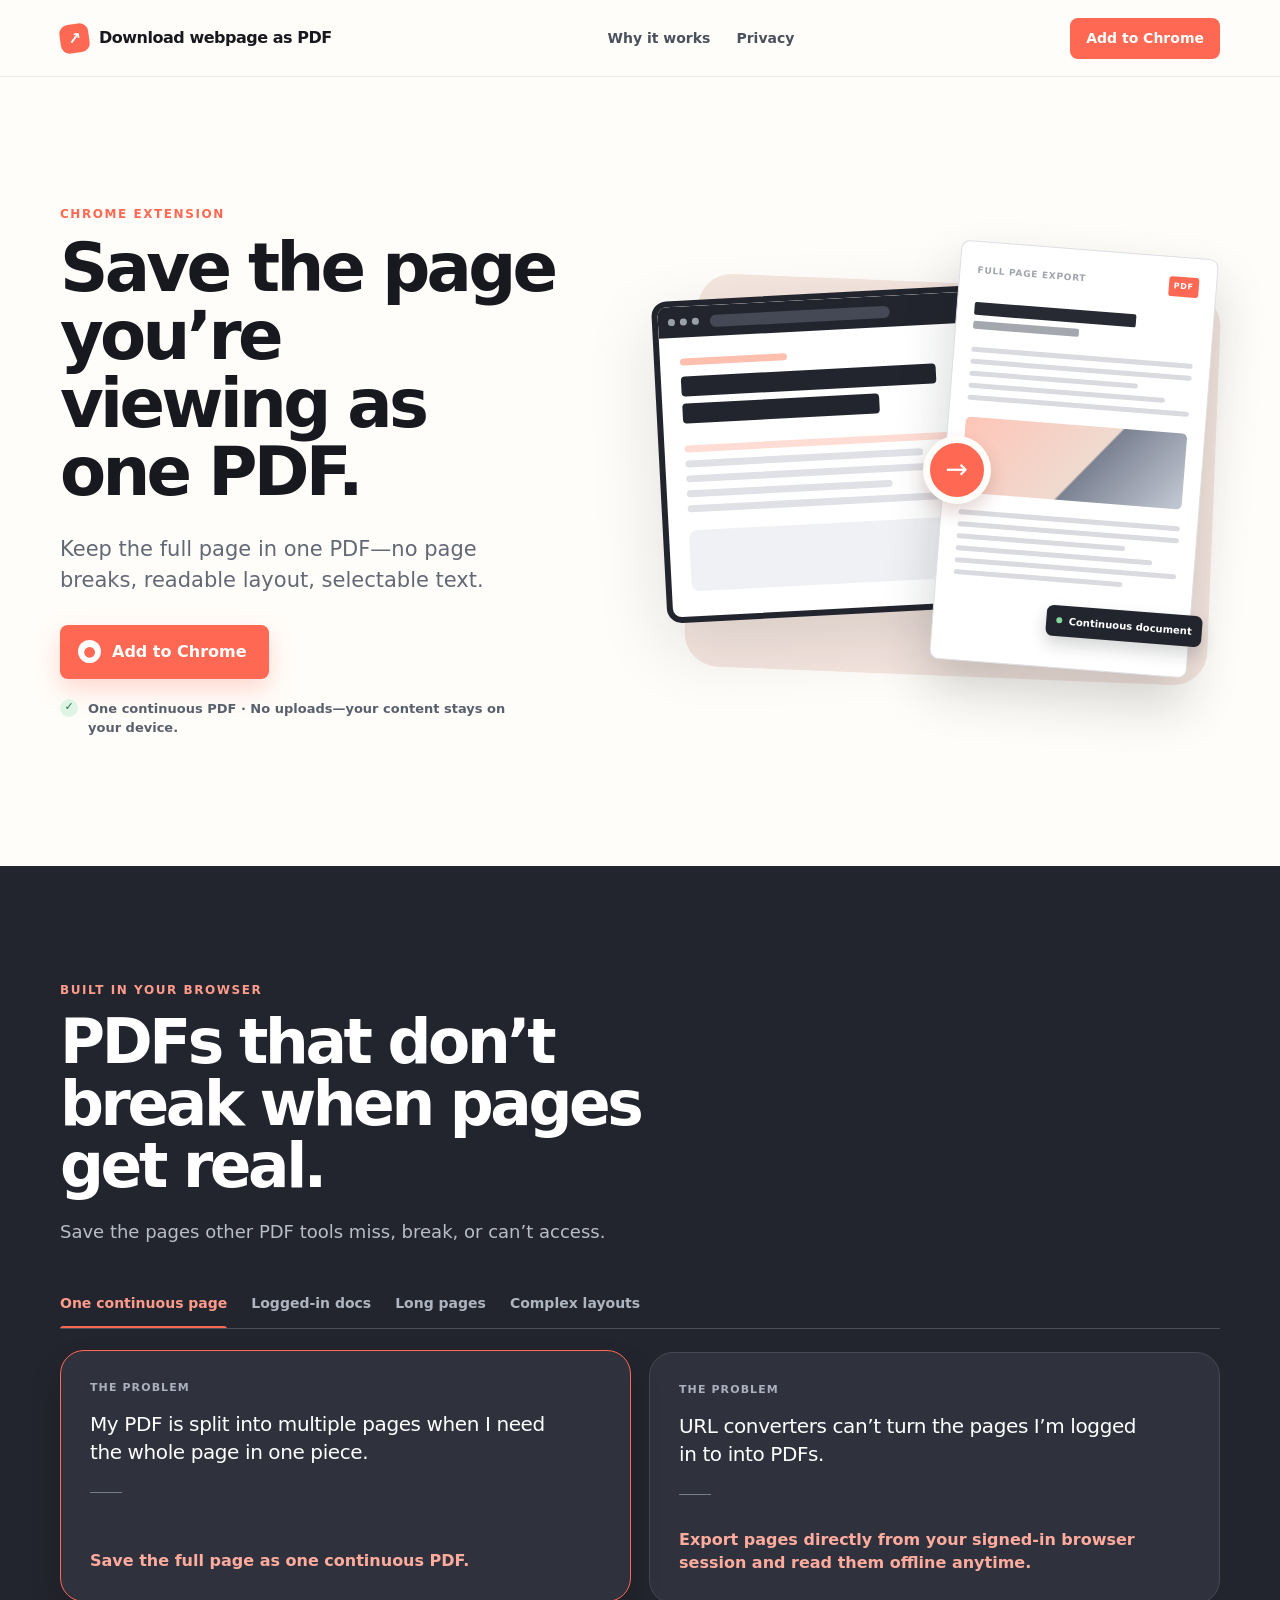
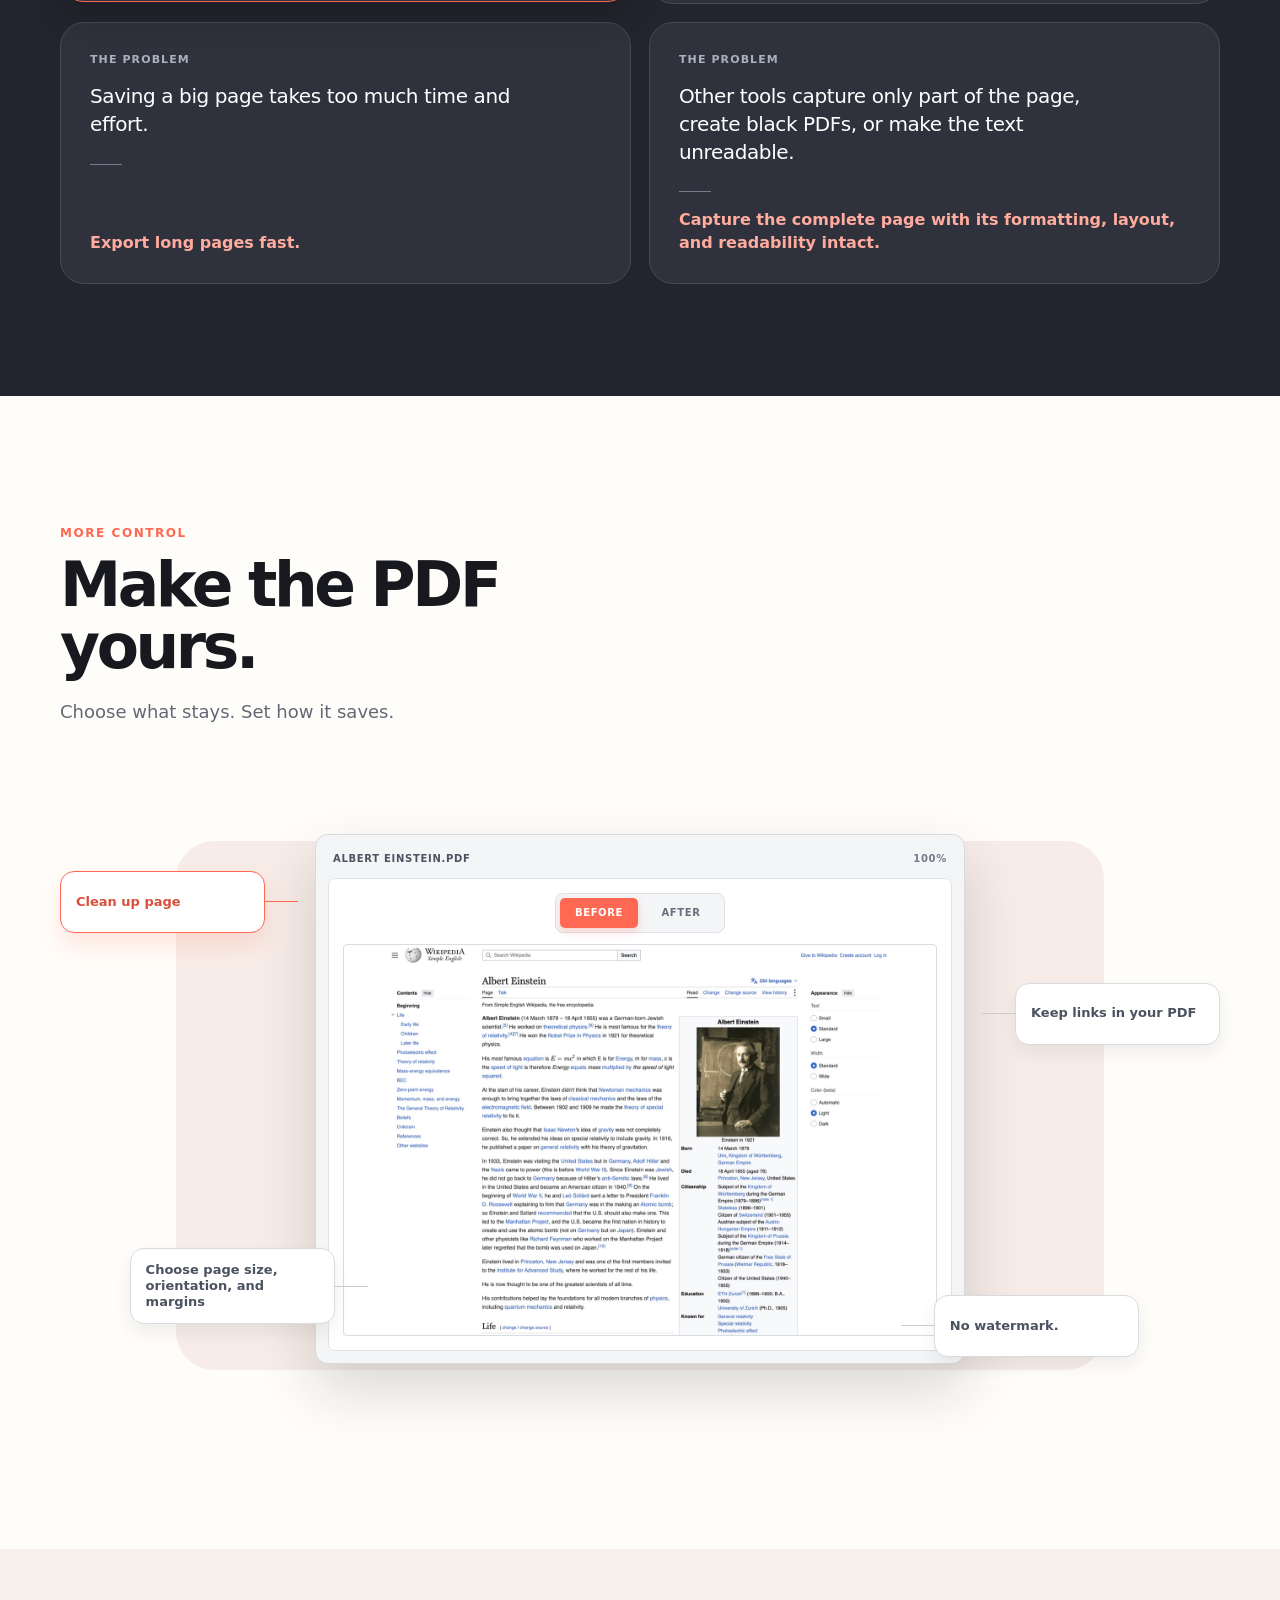
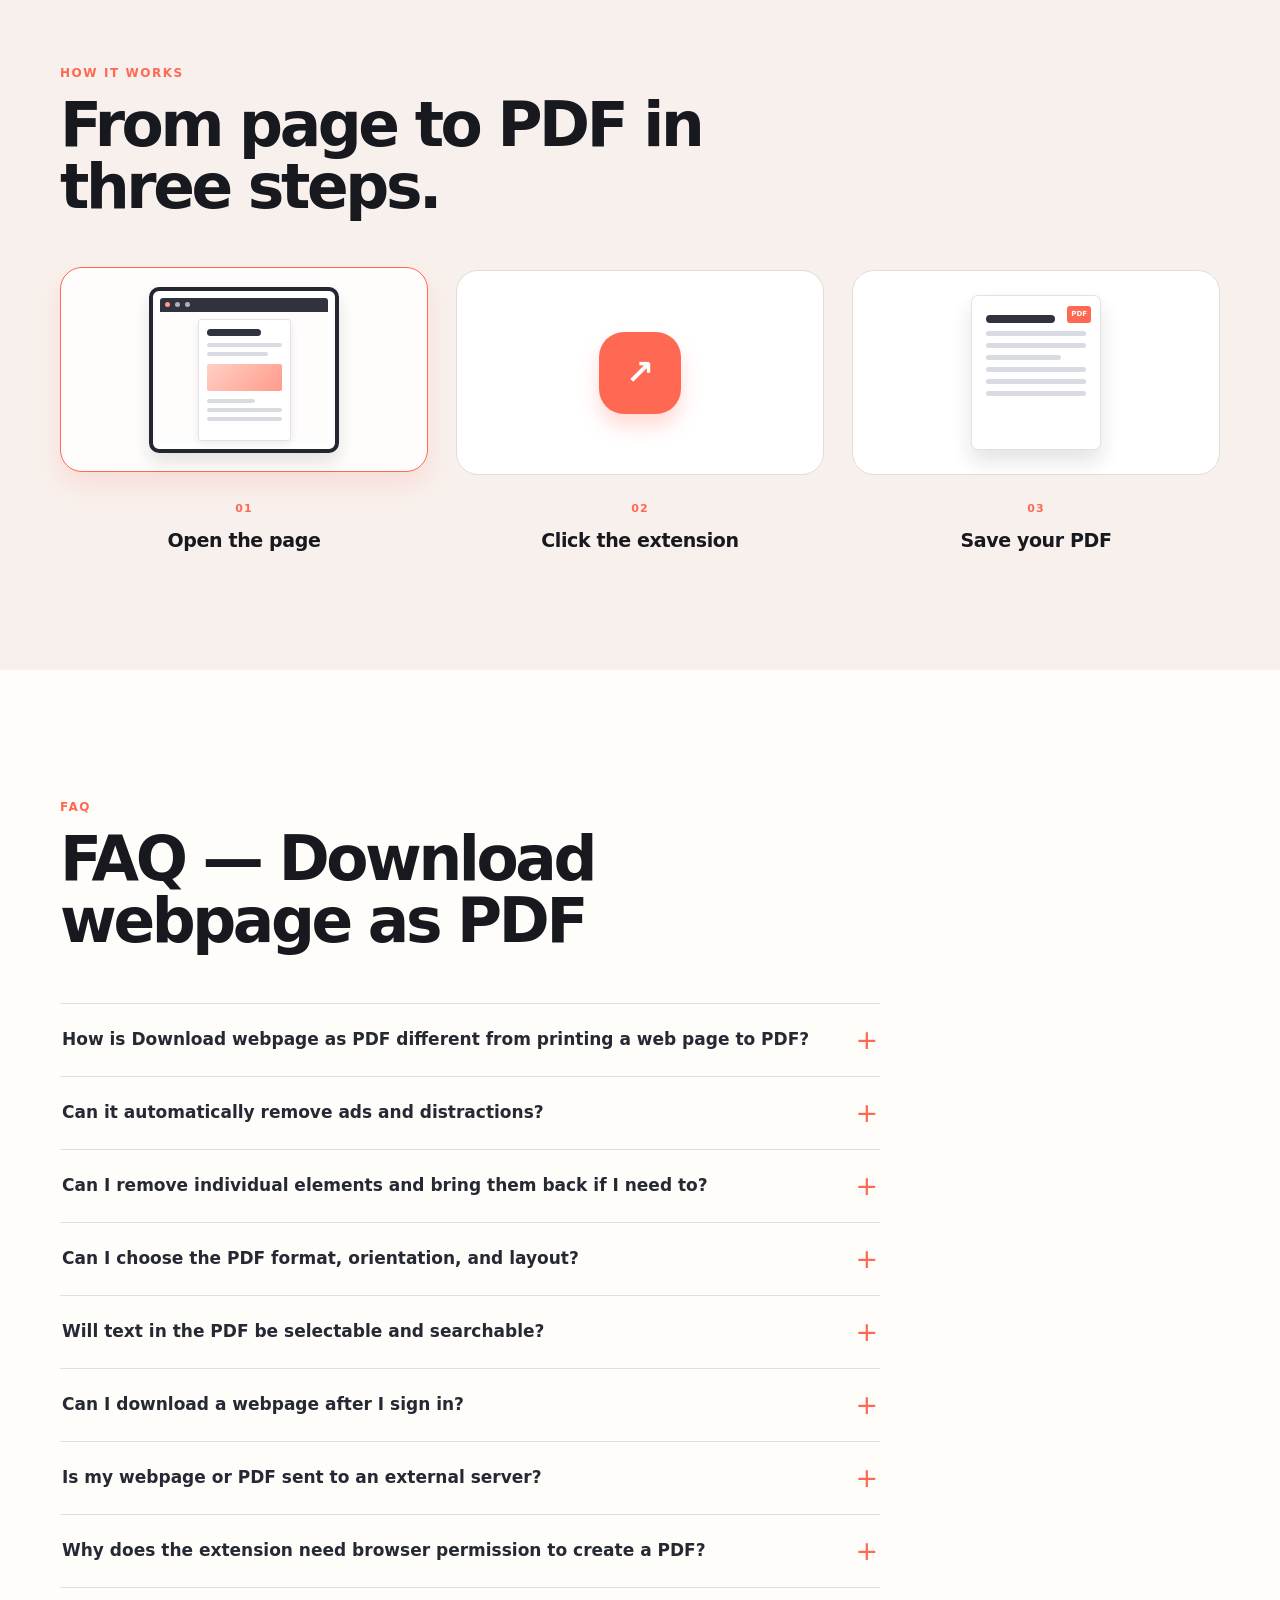
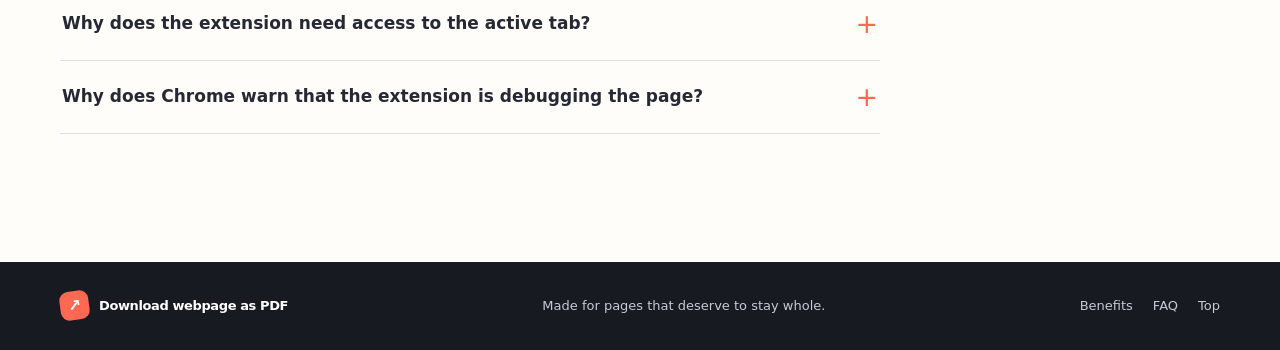
==== commit 9975e20f: "Remove misleading PDF rail" ====
--- a/index.html
+++ b/index.html
@@ -5,10 +5,42 @@
     <meta name="viewport" content="width=device-width, initial-scale=1">
     <meta name="description" content="Download any webpage as a high-quality, paginated PDF in Chrome with selectable text and working links for printing, sharing, and offline reference">
     <link rel="canonical" href="https://downloadwebpageaspdf.com/">
+    <meta property="og:type" content="website">
+    <meta property="og:url" content="https://downloadwebpageaspdf.com/">
+    <meta property="og:title" content="Download Webpage as PDF in Chrome">
+    <meta property="og:description" content="Save any webpage as a high-quality PDF directly in your browser.">
+    <meta property="og:image" content="https://downloadwebpageaspdf.com/assets/download-webpage-as-pdf-og.png">
+    <meta name="twitter:card" content="summary_large_image">
+    <script type="application/ld+json">
+      {
+        "@context": "https://schema.org",
+        "@graph": [
+          {
+            "@type": "WebSite",
+            "@id": "https://downloadwebpageaspdf.com/#website",
+            "url": "https://downloadwebpageaspdf.com/",
+            "name": "Download webpage as PDF",
+            "inLanguage": "en"
+          },
+          {
+            "@type": "SoftwareApplication",
+            "@id": "https://downloadwebpageaspdf.com/#application",
+            "name": "Download webpage as PDF",
+            "url": "https://downloadwebpageaspdf.com/",
+            "applicationCategory": "UtilitiesApplication",
+            "operatingSystem": "Google Chrome",
+            "installUrl": "https://chromewebstore.google.com/detail/download-web-as-pdf/ooaclffhlgljhnodmnecbafldiinnagg",
+            "description": "Download webpages as PDFs directly in Chrome, with continuous-page, layout, link, and local-processing controls."
+          }
+        ]
+      }
+    </script>
     <link rel="icon" type="image/png" href="favicon/favicon.png">
     <link rel="preload" as="image" href="assets/control-pdf/hide-before.jpg" fetchpriority="high">
     <link rel="preload" as="image" href="assets/control-pdf/hide-after.jpg" fetchpriority="high">
     <link rel="preload" as="image" href="assets/control-pdf/link-tooltip-proof.png" fetchpriority="high">
+    <link rel="preload" as="image" href="assets/control-pdf/portrait-format.png">
+    <link rel="preload" as="image" href="assets/control-pdf/landscape-format.png">
     <title>Download webpage as PDF — Download Websites as PDFs</title>
     <style>
       :root {
@@ -295,7 +327,7 @@
       .pdf-viewer-status { min-width: 0; overflow: hidden; text-align: right; text-overflow: ellipsis; white-space: nowrap; }
       .pdf-viewer-body {
         display: grid;
-        grid-template-columns: 62px minmax(0, 1fr);
+        grid-template-columns: minmax(0, 1fr);
         flex: 1 1 auto;
         min-height: 0;
         overflow: hidden;
@@ -303,23 +335,6 @@
         border-radius: 7px;
         background: #e9ebef;
       }
-      .page-rail {
-        position: relative;
-        min-width: 0;
-        overflow: hidden;
-        border-right: 1px solid #dde0e5;
-        background: #e6e8ed;
-      }
-      .rail-state { position: absolute; inset: 0; padding: 11px 9px; opacity: 0; transition: opacity .2s ease; }
-      .rail-default { opacity: 1; }
-      .rail-label { display: block; margin-bottom: 8px; color: #7e8592; font-size: 8px; font-weight: 850; line-height: 1; letter-spacing: .06em; text-align: center; }
-      .rail-default .rail-document { aspect-ratio: 240 / 1558; height: auto; max-height: calc(100% - 23px); overflow: hidden; border: 1px solid #cfd3db; border-radius: 2px; background: var(--white); box-shadow: 0 2px 4px rgba(23,25,31,.06); }
-      .rail-default .rail-document img { display: block; width: 100%; height: 100%; object-fit: contain; object-position: top; }
-      .rail-continuous .rail-document { height: calc(100% - 23px); overflow: hidden; border: 1px solid #cfd3db; border-radius: 2px; background: var(--white); box-shadow: 0 2px 4px rgba(23,25,31,.06); }
-      .rail-continuous img { display: block; width: 100%; height: 100%; object-fit: contain; object-position: top; }
-      .rail-format { display: block; }
-      .rail-format span { display: block; height: 100%; overflow: hidden; border: 1px solid #cfd3db; border-radius: 2px; background: var(--white); }
-      .rail-format img { width: 100%; height: 100%; object-fit: contain; object-position: top; }
       .pdf-stage { position: relative; min-width: 0; min-height: 0; overflow: hidden; background: var(--white); }
       .pdf-state { position: absolute; inset: 0; display: grid; place-items: center; padding: 14px; visibility: hidden; opacity: 0; transform: translateY(8px); transition: opacity .2s ease, transform .2s ease, visibility .2s; }
       .pdf-state.is-visible { visibility: visible; opacity: 1; transform: translateY(0); }
@@ -336,28 +351,37 @@
       .hide-state-image[hidden] { display: none; }
       .state-links .real-page { align-self: stretch; height: 100%; margin: 0; aspect-ratio: auto; }
       .state-links .real-page > img { object-fit: contain; object-position: center; }
-      .link-focus-ring { position: absolute; top: 24%; left: 24%; width: min(74%, 320px); aspect-ratio: 4.96; box-sizing: border-box; overflow: hidden; border: 2px solid #55a46a; border-radius: 5px; background: #ffffff; box-shadow: 0 0 0 4px rgba(85, 164, 106, .14), 0 8px 16px rgba(63, 118, 82, .18); pointer-events: none; }
+      .link-focus-ring {
+        position: absolute;
+        top: 24%;
+        left: 24%;
+        width: min(54%, 240px);
+        aspect-ratio: 4.96;
+        box-sizing: border-box;
+        overflow: hidden;
+        border: 1px solid #b8d9c0;
+        border-radius: 8px;
+        background: rgba(255,253,249,.97);
+        box-shadow: 0 7px 16px rgba(63,118,82,.14);
+        pointer-events: none;
+      }
       .link-focus-ring img { display: block; width: 100%; height: 100%; object-fit: contain; }
-      .format-comparison { position: relative; width: 100%; height: 100%; padding: 4px; }
-      .format-settings { position: absolute; z-index: 4; top: 4px; left: 4px; display: inline-flex; max-width: calc(100% - 8px); gap: 6px; padding: 6px 8px; border: 1px solid #f0d3cc; border-radius: 6px; color: #a65344; background: rgba(255,253,249,.96); box-shadow: 0 4px 10px rgba(23,25,31,.08); font-size: 8px; font-weight: 850; line-height: 1.2; }
-      .format-settings span { white-space: nowrap; }
-      .format-settings b { color: var(--accent); }
-      .format-portrait, .format-landscape { position: absolute; overflow: hidden; border: 1px solid #d7dae0; border-radius: 4px; background: var(--white); box-shadow: 0 9px 19px rgba(23,25,31,.12); }
-      .format-portrait { z-index: 3; top: 31%; left: 3%; width: 27%; aspect-ratio: 2 / 3; }
-      .format-landscape { z-index: 2; top: 18%; right: 3%; width: 74%; aspect-ratio: 1.412; }
-      .format-portrait img, .format-landscape img { display: block; width: 100%; height: 100%; object-fit: contain; object-position: center; }
-      .format-label { position: absolute; z-index: 3; right: 7px; bottom: 7px; padding: 4px 5px; border-radius: 4px; color: #ffffff; background: #252832; font-size: 8px; font-weight: 800; }
+      .state-format { display: grid; grid-template-rows: auto minmax(0, 1fr); gap: 11px; padding: 14px; }
+      .format-state-toggle { display: inline-flex; align-self: center; gap: 4px; padding: 4px; border: 1px solid #dde0e6; border-radius: 8px; background: #f4f5f7; }
+      .format-state-button { min-width: 92px; min-height: 30px; padding: 6px 11px; border: 0; border-radius: 5px; color: #68707d; background: transparent; font-size: 10px; font-weight: 850; letter-spacing: .06em; line-height: 1; text-transform: uppercase; }
+      .format-state-button:hover { color: #d94f3d; }
+      .format-state-button[aria-pressed="true"] { color: #ffffff; background: var(--accent); box-shadow: 0 4px 9px rgba(255,104,82,.23); }
+      .format-state-button:focus-visible { outline: 3px solid rgba(255,104,82,.36); outline-offset: 2px; }
+      .format-state-panel { position: relative; min-width: 0; min-height: 0; width: 100%; height: 100%; overflow: hidden; }
+      .format-state-image { position: absolute; inset: 0; display: block; box-sizing: border-box; width: 100%; height: 100%; border: 1px solid #d9dce2; border-radius: 4px; background: var(--white); box-shadow: 0 8px 16px rgba(23,25,31,.08); object-fit: contain; object-position: center; }
+      .format-state-image[hidden] { display: none; }
+      .state-format[data-format-active="portrait"] .format-state-panel { width: auto; aspect-ratio: 1350 / 1408; justify-self: center; }
+      .state-format[data-format-active="landscape"] .format-state-panel { width: auto; aspect-ratio: 1416 / 1920; justify-self: center; }
       .state-clean { padding: 28px 14px 24px; }
       .state-clean .real-page { align-self: stretch; height: 100%; aspect-ratio: .77; max-width: 74%; }
       .state-clean img { object-fit: contain; object-position: center; }
       .clean-footer { position: absolute; right: 14px; bottom: 14px; display: inline-flex; align-items: center; gap: 8px; padding: 10px 13px; border: 1px solid #b8d9c0; border-radius: 8px; color: #2f7042; background: rgba(255,253,249,.97); box-shadow: 0 7px 16px rgba(63,118,82,.14); font-size: 15px; font-weight: 850; line-height: 1.1; }
       .clean-footer::before { content: "✓"; display: grid; place-items: center; width: 22px; height: 22px; border-radius: 50%; color: #ffffff; background: #55a46a; font-size: 12px; }
-      .hotspot-stage[data-mode="clean"] .rail-default,
-      .hotspot-stage[data-mode="format"] .rail-default,
-      .hotspot-stage[data-mode="links"] .rail-default { opacity: 0; }
-      .hotspot-stage[data-mode="clean"] .rail-continuous,
-      .hotspot-stage[data-mode="links"] .rail-continuous,
-      .hotspot-stage[data-mode="format"] .rail-format { opacity: 1; }
       .hotspot-stage[data-mode="hide"] .state-hide,
       .hotspot-stage[data-mode="links"] .state-links,
       .hotspot-stage[data-mode="format"] .state-format,
@@ -481,7 +505,6 @@
       @media (max-width: 820px) {
         #controls .control-pdf.real-pdf-viewer { width: min(100%, 510px); height: 484px; min-height: 484px; padding: 11px; }
         #controls .hotspot-stage[data-mode="hide"] .control-pdf.real-pdf-viewer { width: min(100%, 510px); }
-        .pdf-viewer-body { grid-template-columns: 54px minmax(0, 1fr); }
         #controls .hotspot { inset: auto; }
         .hotspot-stage::before { height: 494px; }
       }
@@ -490,9 +513,6 @@
         #controls .hotspot-stage[data-mode="hide"] .control-pdf.real-pdf-viewer { width: 100%; }
         .pdf-viewer-bar { min-height: 28px; padding-bottom: 7px; }
         .pdf-viewer-bar strong { max-width: 54%; overflow: hidden; text-overflow: ellipsis; white-space: nowrap; }
-        .pdf-viewer-body { grid-template-columns: 48px minmax(0, 1fr); }
-        .rail-state { padding: 9px 7px; }
-        .rail-page-stack i { height: 51px; }
         .state-hide, .state-links, .state-clean { padding: 10px; }
         .state-hide { gap: 8px; }
         .hide-state-toggle { padding: 3px; }
@@ -501,7 +521,7 @@
         .clean-footer { right: 8px; bottom: 8px; gap: 6px; padding: 7px 8px; font-size: 11px; }
         .clean-footer::before { width: 16px; height: 16px; font-size: 9px; }
         .link-focus-ring { top: 29%; }
-        .format-settings { gap: 4px; padding: 5px 6px; font-size: 7px; }
+        .format-state-button { min-width: 76px; min-height: 28px; padding: 5px 9px; font-size: 9px; }
         .hotspot-stage::before { height: 444px; }
       }
       @media (prefers-reduced-motion: reduce) {
@@ -609,20 +629,6 @@
                 <span class="pdf-viewer-status">100%</span>
               </div>
               <div class="pdf-viewer-body">
-                <aside class="page-rail" aria-label="PDF page thumbnails">
-                  <div class="rail-state rail-default">
-                    <span class="rail-label">1 PAGE</span>
-                    <div class="rail-document"><img src="assets/control-pdf/hide-continuous.png" alt="The complete continuous Albert Einstein PDF page"></div>
-                  </div>
-                  <div class="rail-state rail-continuous">
-                    <span class="rail-label">1 PAGE</span>
-                    <div class="rail-document"><img src="assets/control-pdf/portrait-continuous.png" alt="One continuous Albert Einstein PDF page"></div>
-                  </div>
-                  <div class="rail-state rail-format" aria-hidden="true">
-                    <span><img src="assets/control-pdf/portrait-continuous.png" alt=""></span>
-                  </div>
-                </aside>
-
                 <div class="pdf-stage">
                   <section class="pdf-state state-hide is-visible" data-preview="hide" aria-label="Before and after comparison of unwanted Wikipedia blocks removed from a real Albert Einstein PDF export">
                     <div class="hide-state-toggle" role="group" aria-label="Choose the original page or clean PDF">
@@ -639,11 +645,14 @@
                     <div class="real-page"><img src="assets/control-pdf/links-proof-background.png" alt="Full Albert Einstein page with no cropped edges"><span class="link-focus-ring" aria-hidden="true"><img src="assets/control-pdf/link-tooltip-proof.png" alt=""></span></div>
                   </section>
 
-                  <section class="pdf-state state-format" data-preview="format" aria-label="Portrait and landscape PDF formats compared">
-                    <div class="format-comparison">
-                      <div class="format-settings" aria-hidden="true"><span>A4 · Portrait · Normal</span><b>→</b><span>A4 · Landscape · Narrow</span></div>
-                      <div class="format-portrait"><img src="assets/control-pdf/portrait-top.png" alt="A4 portrait Albert Einstein PDF with normal margins"><span class="format-label">Portrait</span></div>
-                      <div class="format-landscape"><img src="assets/control-pdf/landscape-page-1.png" alt="A4 landscape Albert Einstein PDF with narrow margins"><span class="format-label">Landscape</span></div>
+                  <section class="pdf-state state-format" data-preview="format" data-format-active="portrait" aria-label="Choose a PDF page orientation">
+                    <div class="format-state-toggle" role="group" aria-label="Choose PDF orientation">
+                      <button class="format-state-button" type="button" data-format-state="portrait" aria-pressed="true">Portrait</button>
+                      <button class="format-state-button" type="button" data-format-state="landscape" aria-pressed="false">Landscape</button>
+                    </div>
+                    <div class="format-state-panel">
+                      <img class="format-state-image" data-format-image="portrait" src="assets/control-pdf/portrait-format.png" alt="A4 portrait Albert Einstein PDF with normal margins">
+                      <img class="format-state-image" data-format-image="landscape" src="assets/control-pdf/landscape-format.png" alt="A4 landscape Albert Einstein PDF with narrow margins" hidden>
                     </div>
                   </section>
 
@@ -828,6 +837,17 @@
         button.addEventListener('click', () => showHideState(button.dataset.hideState));
       });
 
+      const formatStateButtons = [...document.querySelectorAll('[data-format-state]')];
+      const formatStateImages = [...document.querySelectorAll('[data-format-image]')];
+      function showFormatState(state) {
+        formatStateButtons.forEach(button => button.setAttribute('aria-pressed', button.dataset.formatState === state));
+        formatStateImages.forEach(image => image.hidden = image.dataset.formatImage !== state);
+        document.querySelector('.state-format').dataset.formatActive = state;
+      }
+      formatStateButtons.forEach(button => {
+        button.addEventListener('click', () => showFormatState(button.dataset.formatState));
+      });
+
       const stepButtons = [...document.querySelectorAll('button.step-button')];
       let selectedStep = 0;
 
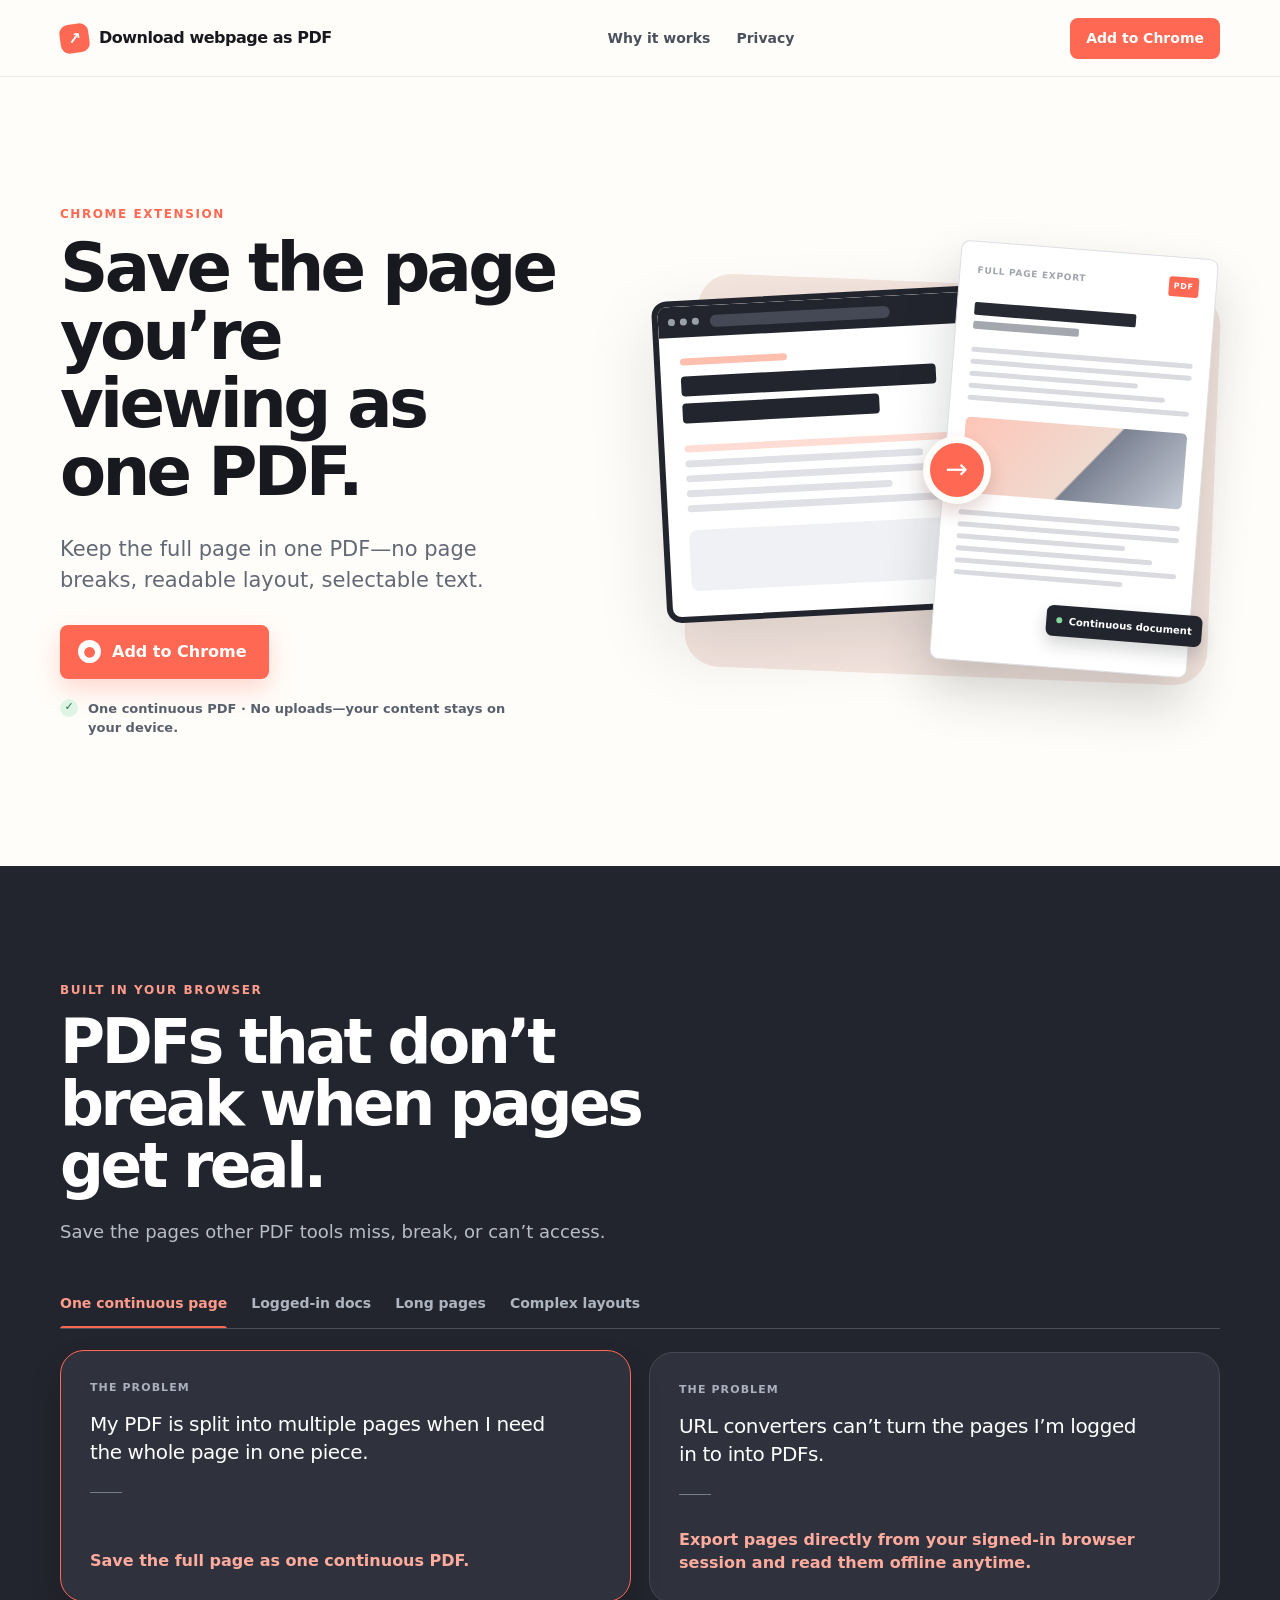
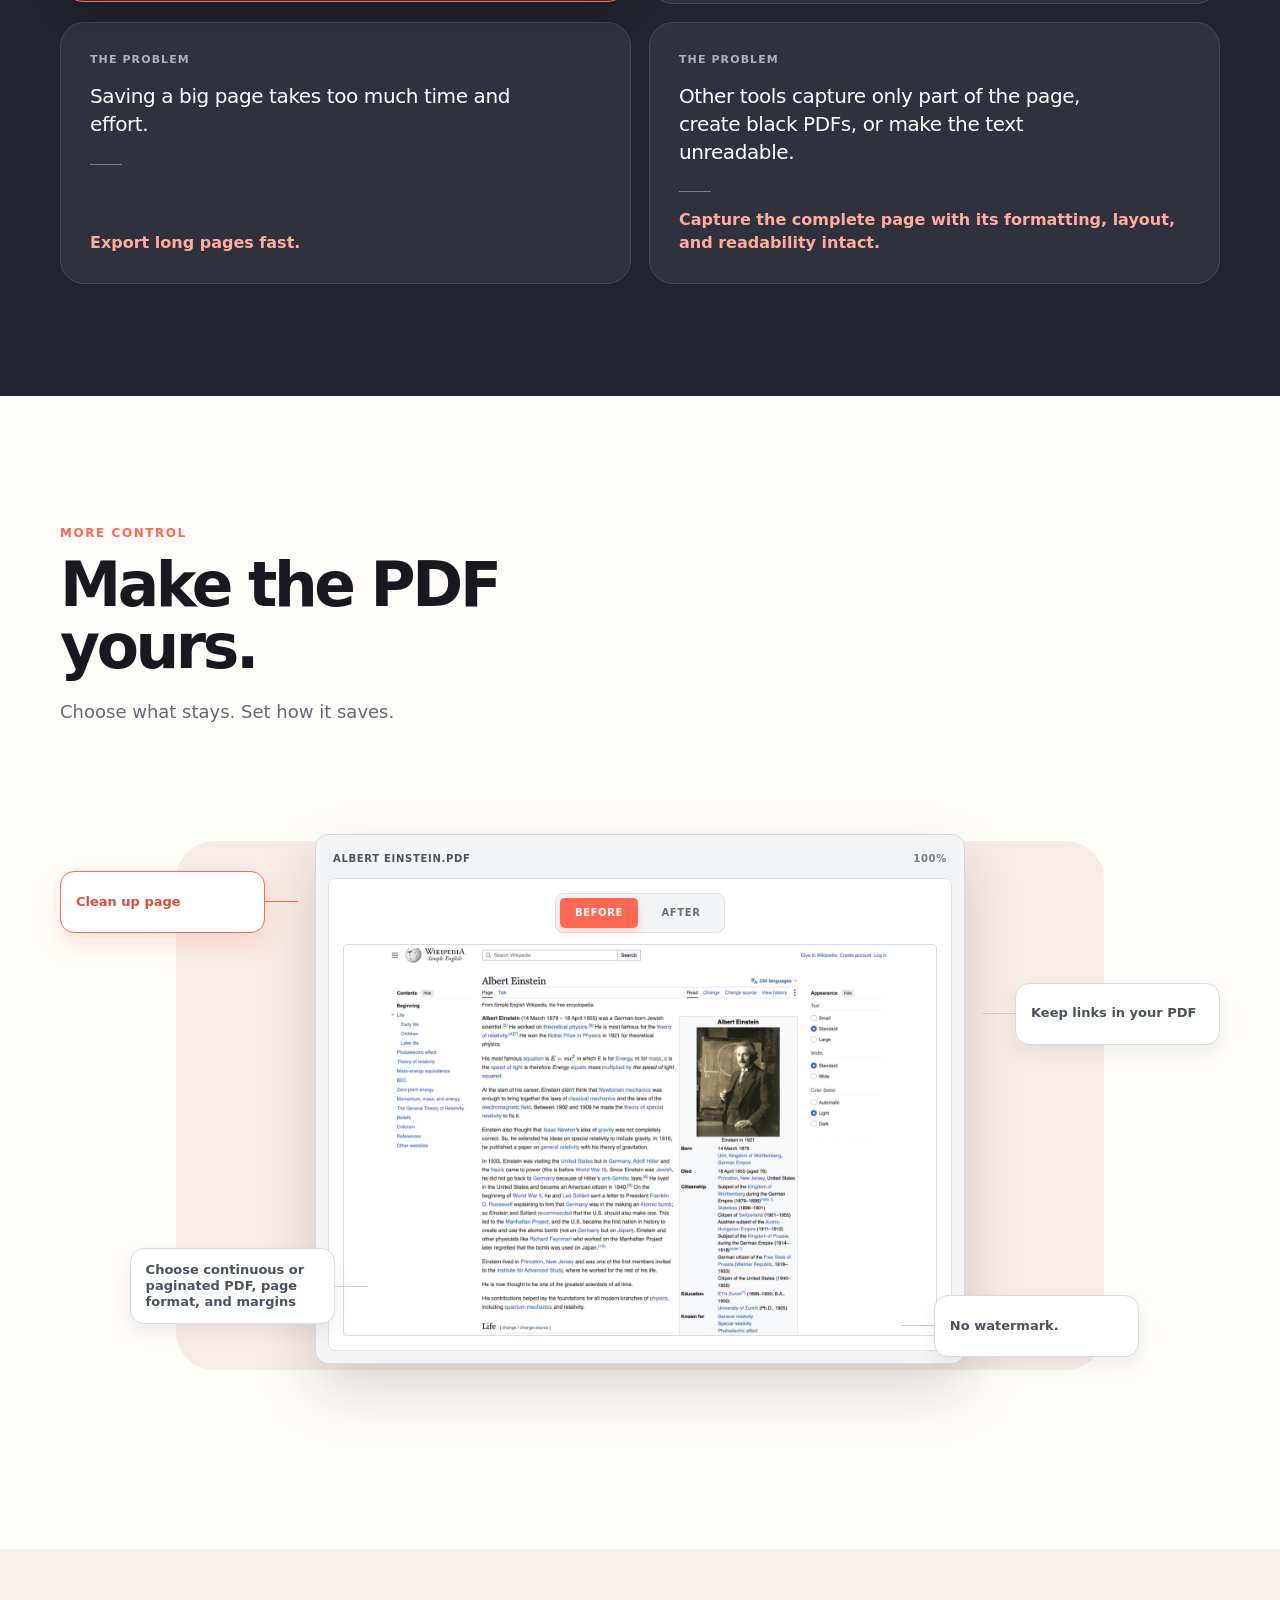
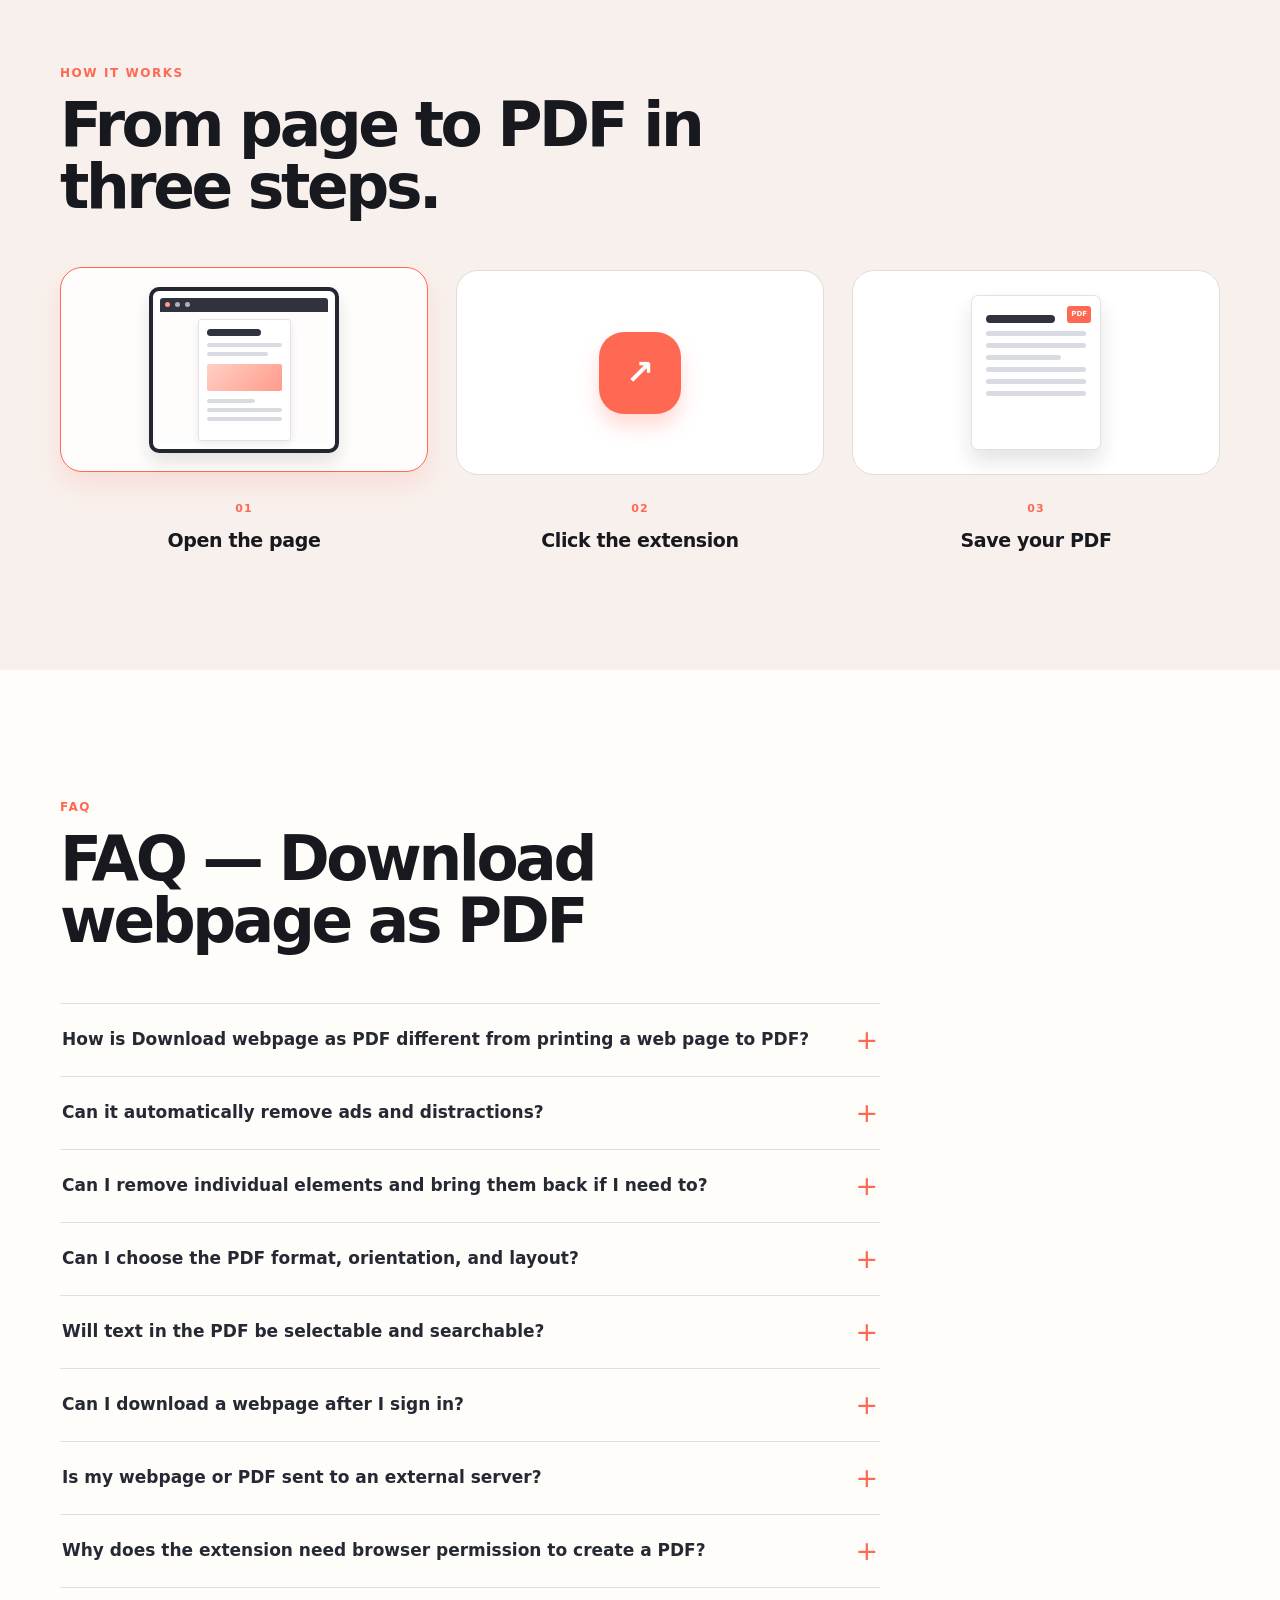
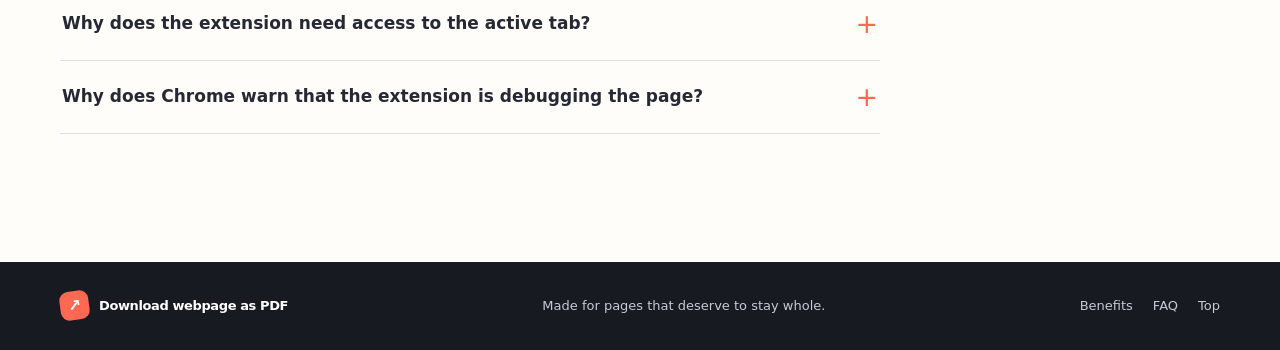
==== commit 885a3fe1: "Clarify PDF format controls" ====
--- a/index.html
+++ b/index.html
@@ -619,7 +619,7 @@
             <div class="hotspots" aria-label="PDF controls">
               <button class="hotspot is-active" type="button" data-mode="hide" aria-pressed="true">Clean up page</button>
               <button class="hotspot" type="button" data-mode="links" aria-pressed="false">Keep links in your PDF</button>
-              <button class="hotspot" type="button" data-mode="format" aria-pressed="false">Choose page size, orientation, and margins</button>
+              <button class="hotspot" type="button" data-mode="format" aria-pressed="false">Choose continuous or paginated PDF, page format, and margins</button>
               <button class="hotspot" type="button" data-mode="clean" aria-pressed="false">No watermark.</button>
             </div>
 
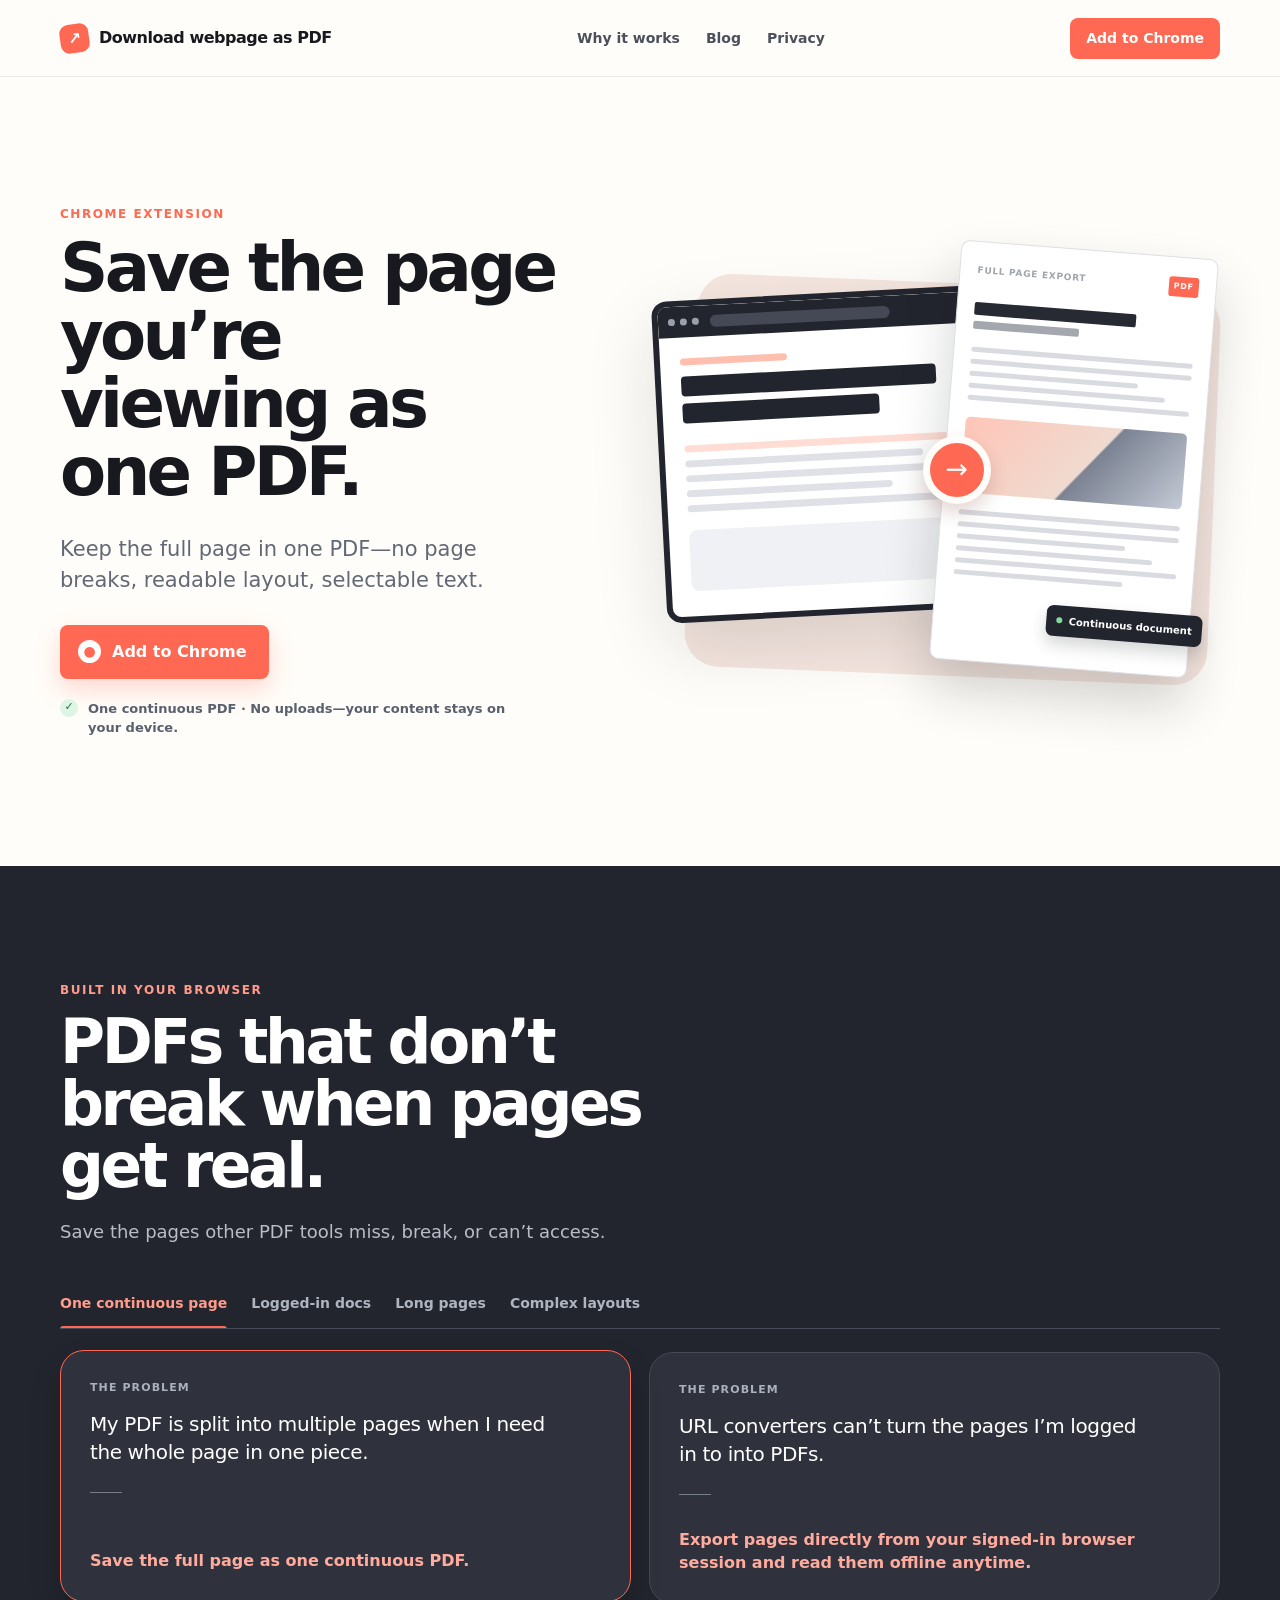
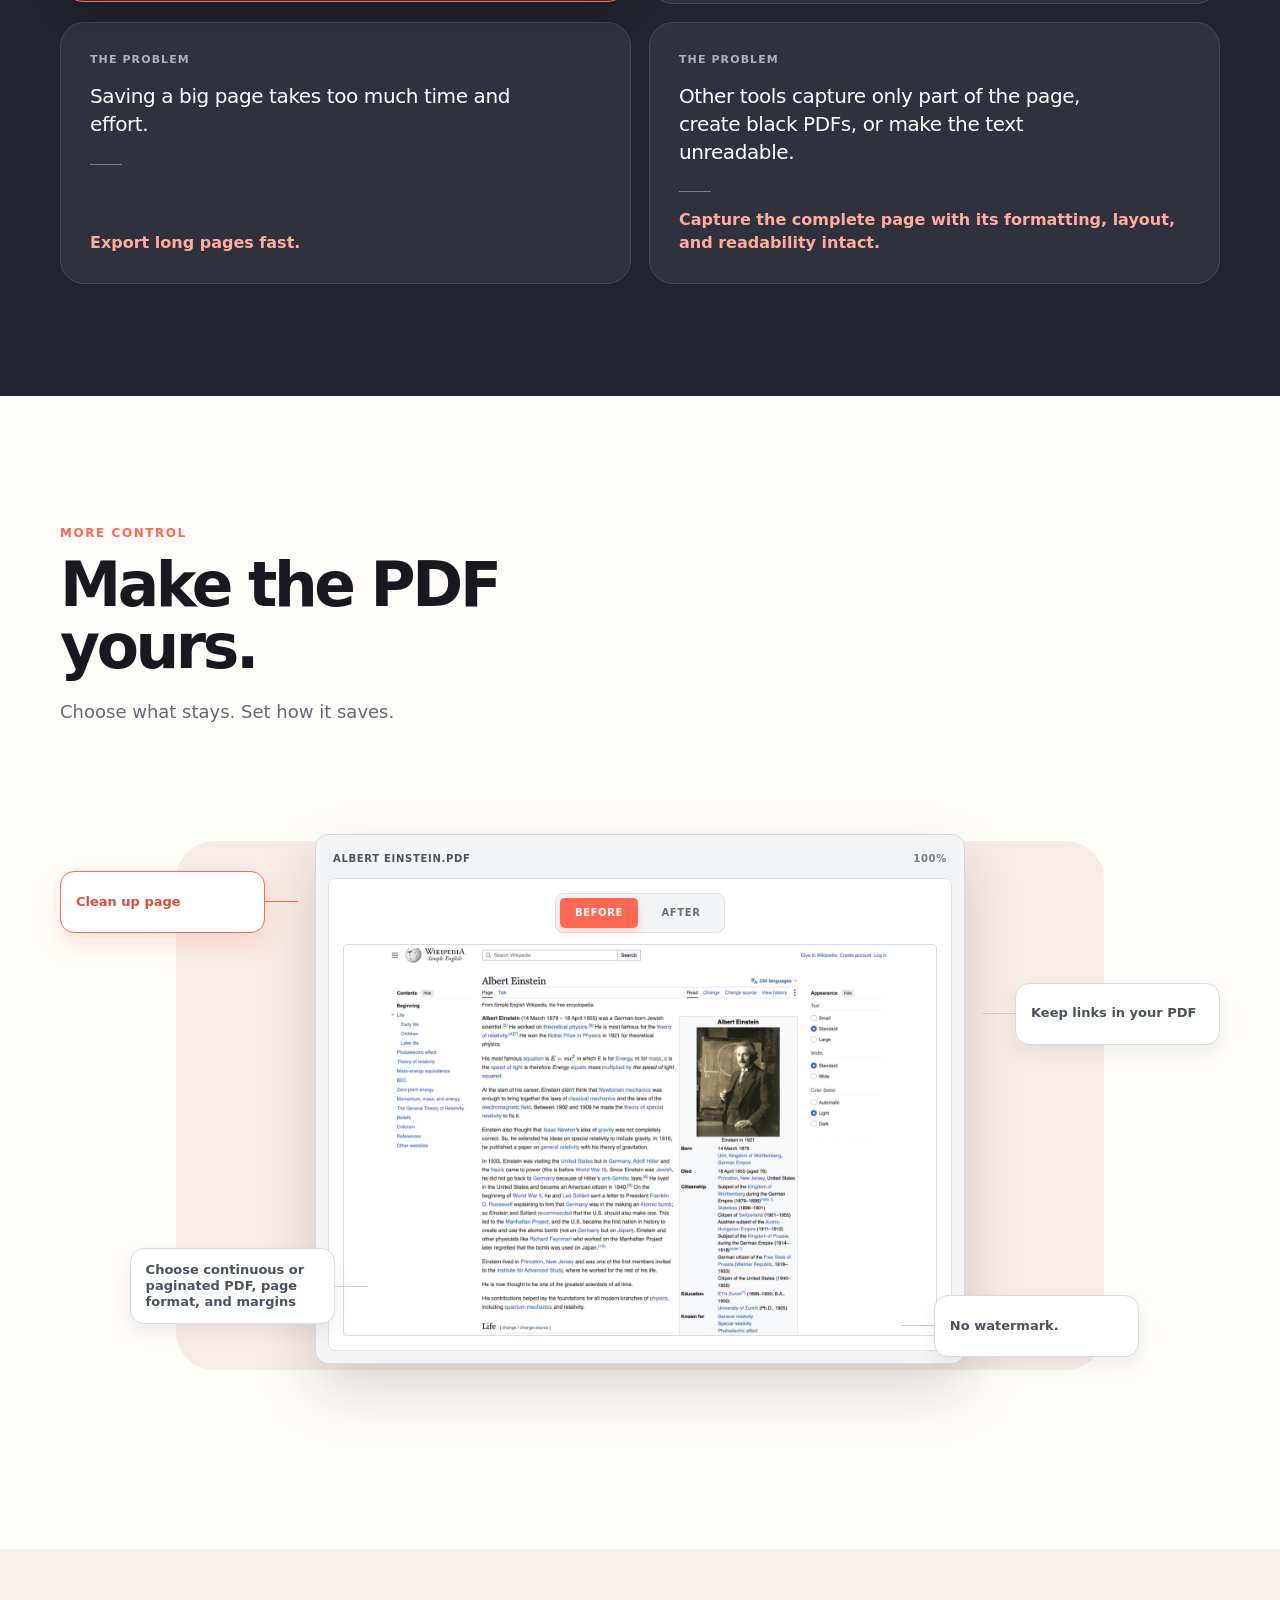
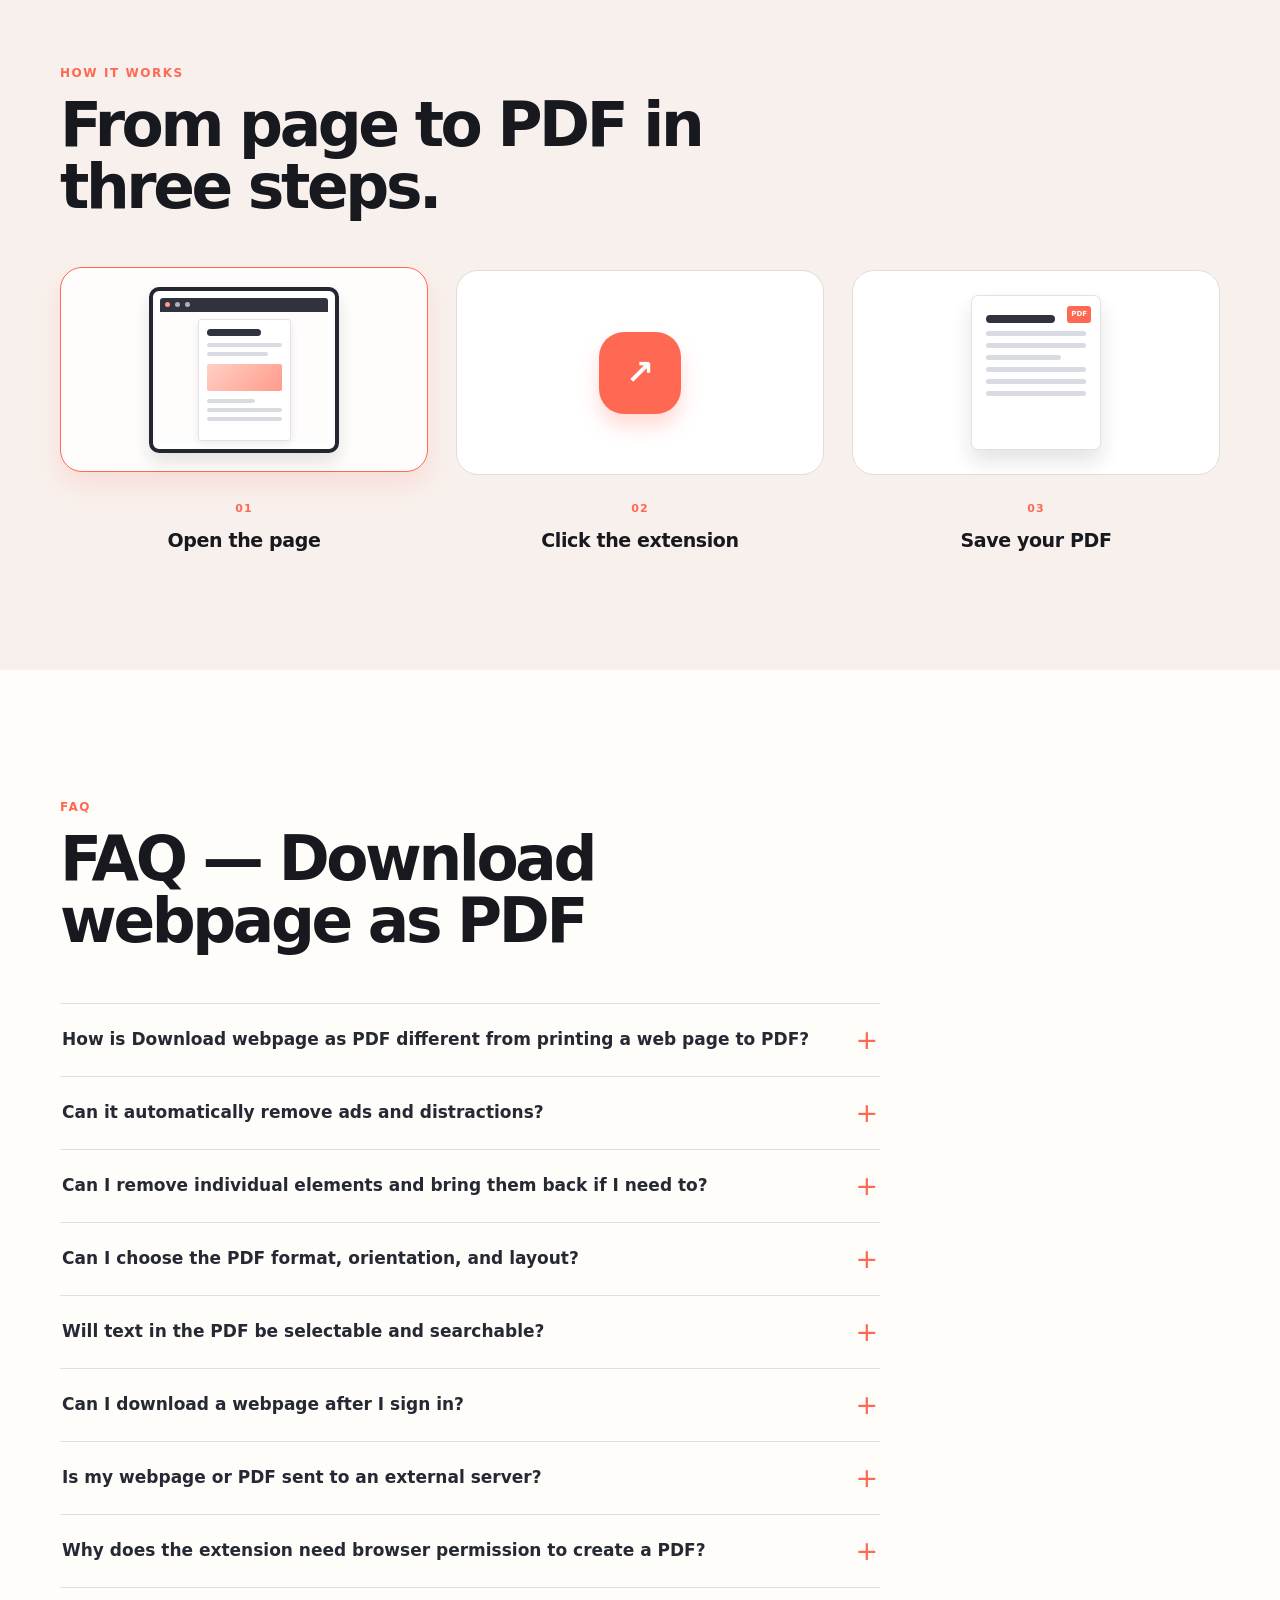
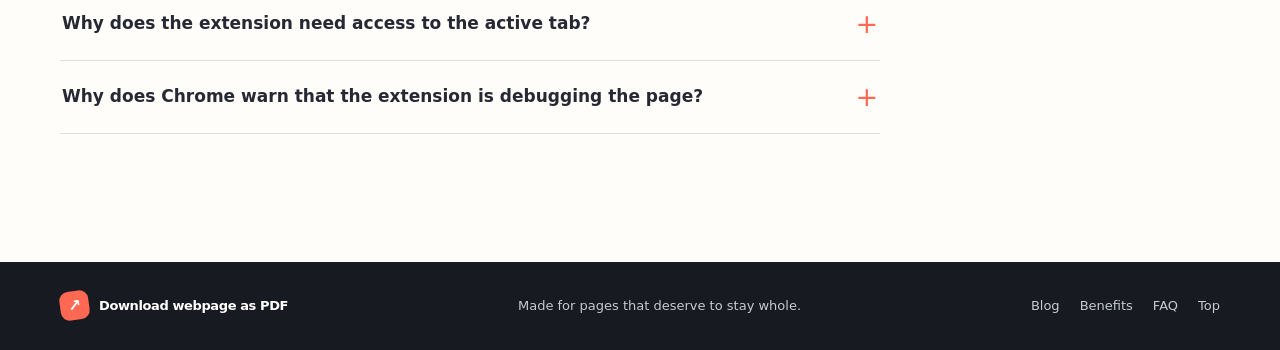
==== commit 57ac7605: "Add blog and unlisted noindex article template" ====
--- a/index.html
+++ b/index.html
@@ -36,11 +36,6 @@
       }
     </script>
     <link rel="icon" type="image/png" href="favicon/favicon.png">
-    <link rel="preload" as="image" href="assets/control-pdf/hide-before.jpg" fetchpriority="high">
-    <link rel="preload" as="image" href="assets/control-pdf/hide-after.jpg" fetchpriority="high">
-    <link rel="preload" as="image" href="assets/control-pdf/link-tooltip-proof.png" fetchpriority="high">
-    <link rel="preload" as="image" href="assets/control-pdf/portrait-format.png">
-    <link rel="preload" as="image" href="assets/control-pdf/landscape-format.png">
     <title>Download webpage as PDF — Download Websites as PDFs</title>
     <style>
       :root {
@@ -535,6 +530,7 @@
         <a class="brand" href="https://chromewebstore.google.com/detail/download-web-as-pdf/ooaclffhlgljhnodmnecbafldiinnagg?utm_medium=website" target="_blank" rel="noreferrer" aria-label="Download webpage as PDF in the Chrome Web Store"><span class="brand-mark" aria-hidden="true">↗</span>Download webpage as PDF</a>
         <nav class="nav-links" aria-label="Primary navigation">
           <a href="#benefits">Why it works</a>
+          <a href="/blog/">Blog</a>
           <a href="#privacy">Privacy</a>
         </nav>
         <a class="nav-cta" href="https://chromewebstore.google.com/detail/download-web-as-pdf/ooaclffhlgljhnodmnecbafldiinnagg?utm_medium=website" target="_blank" rel="noreferrer">Add to Chrome</a>
@@ -637,12 +633,12 @@
                     </div>
                     <div class="hide-state-panel">
                       <img class="hide-state-image" data-hide-image="before" src="assets/control-pdf/hide-before.jpg" alt="Original Albert Einstein page with Contents and Appearance sidebars">
-                      <img class="hide-state-image" data-hide-image="after" src="assets/control-pdf/hide-after.jpg" alt="Clean exported Albert Einstein PDF without sidebars" hidden>
+                      <img class="hide-state-image" data-hide-image="after" data-preview-src="hide" data-src="assets/control-pdf/hide-after.jpg" alt="Clean exported Albert Einstein PDF without sidebars" hidden>
                     </div>
                   </section>
 
                   <section class="pdf-state state-links" data-preview="links" aria-label="Real PDF export preserving a highlighted link">
-                    <div class="real-page"><img src="assets/control-pdf/links-proof-background.png" alt="Full Albert Einstein page with no cropped edges"><span class="link-focus-ring" aria-hidden="true"><img src="assets/control-pdf/link-tooltip-proof.png" alt=""></span></div>
+                    <div class="real-page"><img data-preview-src="links" data-src="assets/control-pdf/links-proof-background.png" alt="Full Albert Einstein page with no cropped edges"><span class="link-focus-ring" aria-hidden="true"><img data-preview-src="links" data-src="assets/control-pdf/link-tooltip-proof.png" alt=""></span></div>
                   </section>
 
                   <section class="pdf-state state-format" data-preview="format" data-format-active="portrait" aria-label="Choose a PDF page orientation">
@@ -651,13 +647,13 @@
                       <button class="format-state-button" type="button" data-format-state="landscape" aria-pressed="false">Landscape</button>
                     </div>
                     <div class="format-state-panel">
-                      <img class="format-state-image" data-format-image="portrait" src="assets/control-pdf/portrait-format.png" alt="A4 portrait Albert Einstein PDF with normal margins">
-                      <img class="format-state-image" data-format-image="landscape" src="assets/control-pdf/landscape-format.png" alt="A4 landscape Albert Einstein PDF with narrow margins" hidden>
+                      <img class="format-state-image" data-preview-src="format" data-format-image="portrait" data-format-src="portrait" data-src="assets/control-pdf/portrait-format.png" alt="A4 portrait Albert Einstein PDF with normal margins">
+                      <img class="format-state-image" data-format-image="landscape" data-format-src="landscape" data-src="assets/control-pdf/landscape-format.png" alt="A4 landscape Albert Einstein PDF with narrow margins" hidden>
                     </div>
                   </section>
 
                   <section class="pdf-state state-clean" data-preview="clean" aria-label="Clean PDF export with no account or watermark">
-                    <div class="real-page"><img src="assets/control-pdf/no-watermark-proof.png" alt="A real clean Albert Einstein PDF without a watermark"><span class="clean-footer" aria-hidden="true">No added branding</span></div>
+                    <div class="real-page"><img data-preview-src="clean" data-src="assets/control-pdf/no-watermark-proof.png" alt="A real clean Albert Einstein PDF without a watermark"><span class="clean-footer" aria-hidden="true">No added branding</span></div>
                   </section>
                 </div>
               </div>
@@ -753,7 +749,7 @@
       <div class="shell footer-row">
         <a class="brand" href="https://chromewebstore.google.com/detail/download-web-as-pdf/ooaclffhlgljhnodmnecbafldiinnagg?utm_medium=website" target="_blank" rel="noreferrer" aria-label="Download webpage as PDF in the Chrome Web Store"><span class="brand-mark" aria-hidden="true">↗</span>Download webpage as PDF</a>
         <span>Made for pages that deserve to stay whole.</span>
-        <nav class="footer-links" aria-label="Footer navigation"><a href="#benefits">Benefits</a><a href="#faq">FAQ</a><a href="#top">Top</a></nav>
+        <nav class="footer-links" aria-label="Footer navigation"><a href="/blog/">Blog</a><a href="#benefits">Benefits</a><a href="#faq">FAQ</a><a href="#top">Top</a></nav>
       </div>
     </footer>
 
@@ -802,8 +798,17 @@
       const previewStatus = document.querySelector('.pdf-viewer-status');
       let selectedHotspot = 0;
 
+      function loadPreviewImage(image) {
+        if (!image.hasAttribute('src')) image.src = image.dataset.src;
+      }
+
+      function loadPreview(mode) {
+        document.querySelectorAll(`[data-preview-src="${mode}"]`).forEach(loadPreviewImage);
+      }
+
       function showHotspot(index) {
         const mode = hotspots[index].dataset.mode;
+        loadPreview(mode);
         hotspotStage.dataset.mode = mode;
         hotspots.forEach((hotspot, current) => hotspot.classList.toggle('is-active', current === index));
         pdfStates.forEach(state => state.classList.toggle('is-visible', state.dataset.preview === mode));
@@ -820,6 +825,7 @@
         hotspot.addEventListener('click', () => selectHotspot(index));
         hotspot.addEventListener('mouseenter', () => showHotspot(index));
         hotspot.addEventListener('mouseleave', () => showHotspot(selectedHotspot));
+        hotspot.addEventListener('focus', () => loadPreview(hotspot.dataset.mode));
         hotspot.addEventListener('keydown', event => {
           if (!['Enter', ' '].includes(event.key)) return;
           event.preventDefault();
@@ -830,6 +836,7 @@
       const hideStateButtons = [...document.querySelectorAll('[data-hide-state]')];
       const hideStateImages = [...document.querySelectorAll('[data-hide-image]')];
       function showHideState(state) {
+        loadPreview('hide');
         hideStateButtons.forEach(button => button.setAttribute('aria-pressed', button.dataset.hideState === state));
         hideStateImages.forEach(image => image.hidden = image.dataset.hideImage !== state);
       }
@@ -840,6 +847,7 @@
       const formatStateButtons = [...document.querySelectorAll('[data-format-state]')];
       const formatStateImages = [...document.querySelectorAll('[data-format-image]')];
       function showFormatState(state) {
+        loadPreviewImage(document.querySelector(`[data-format-src="${state}"]`));
         formatStateButtons.forEach(button => button.setAttribute('aria-pressed', button.dataset.formatState === state));
         formatStateImages.forEach(image => image.hidden = image.dataset.formatImage !== state);
         document.querySelector('.state-format').dataset.formatActive = state;
